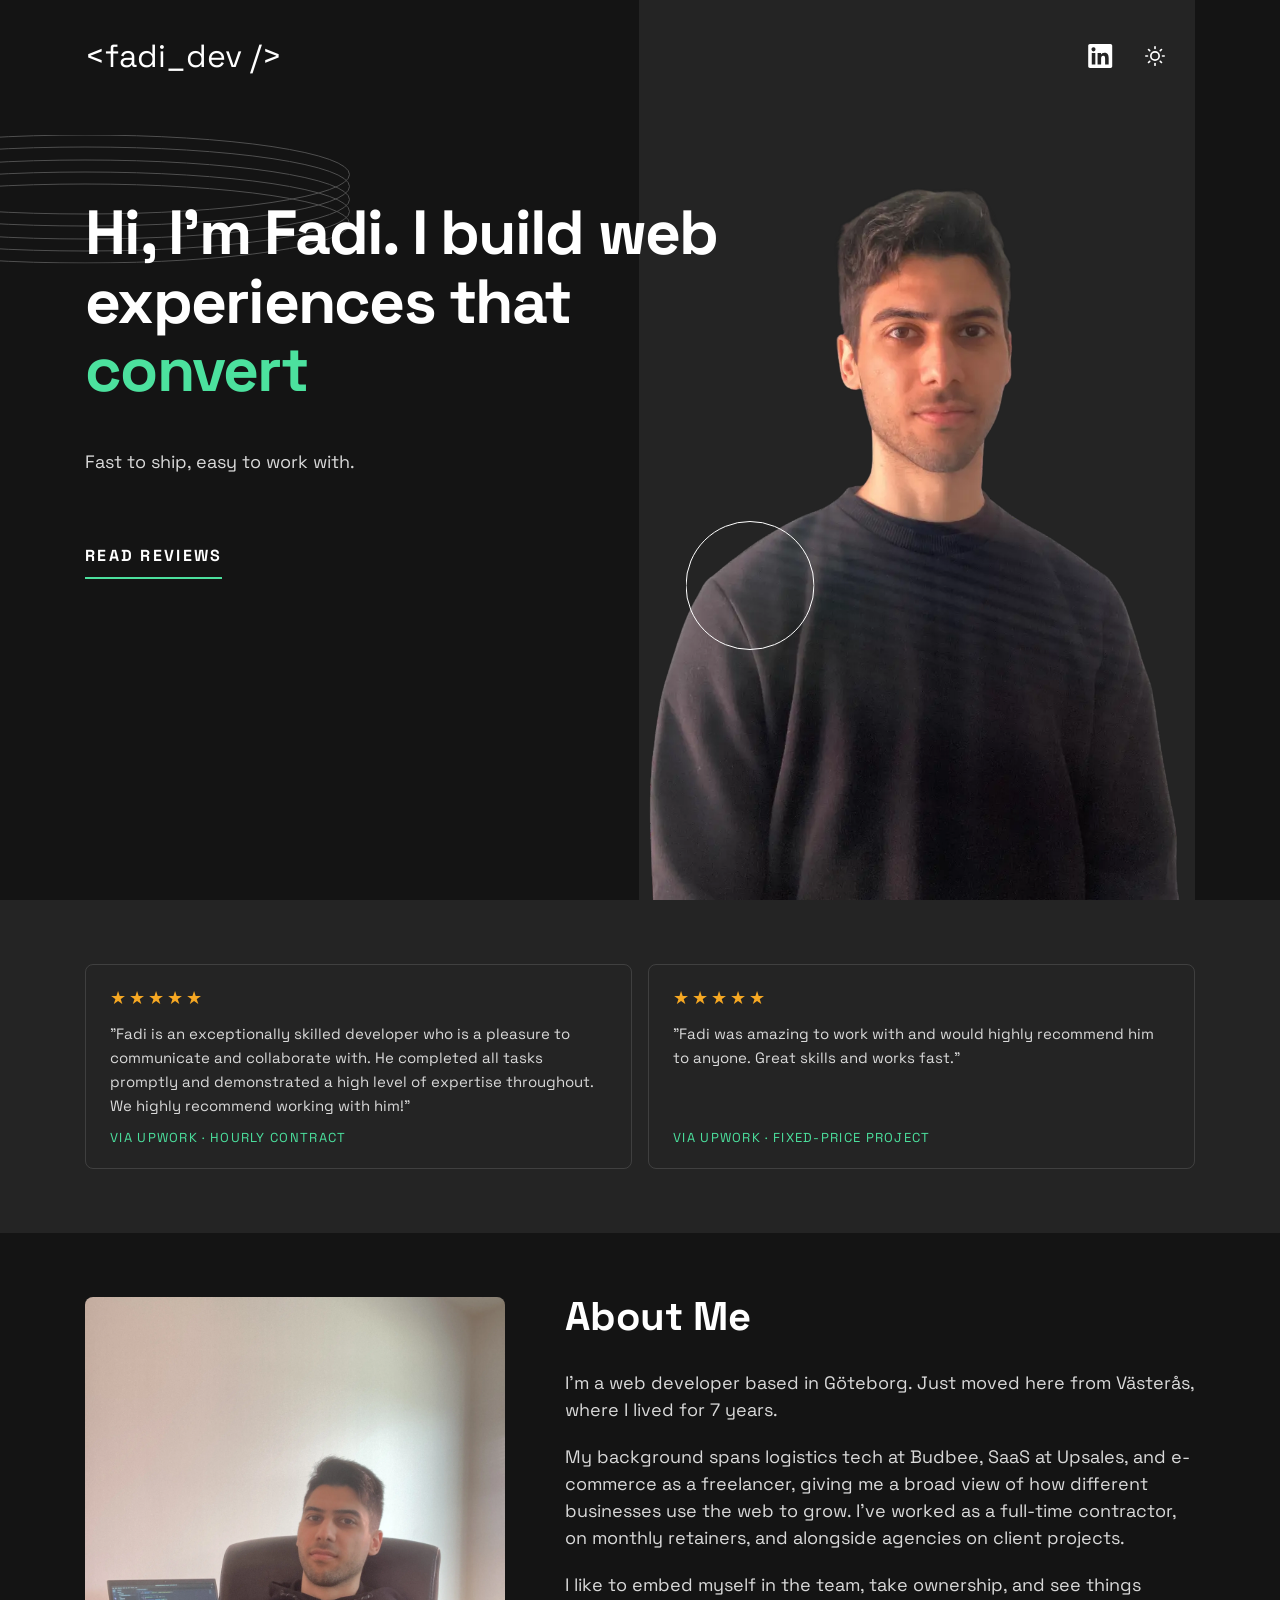
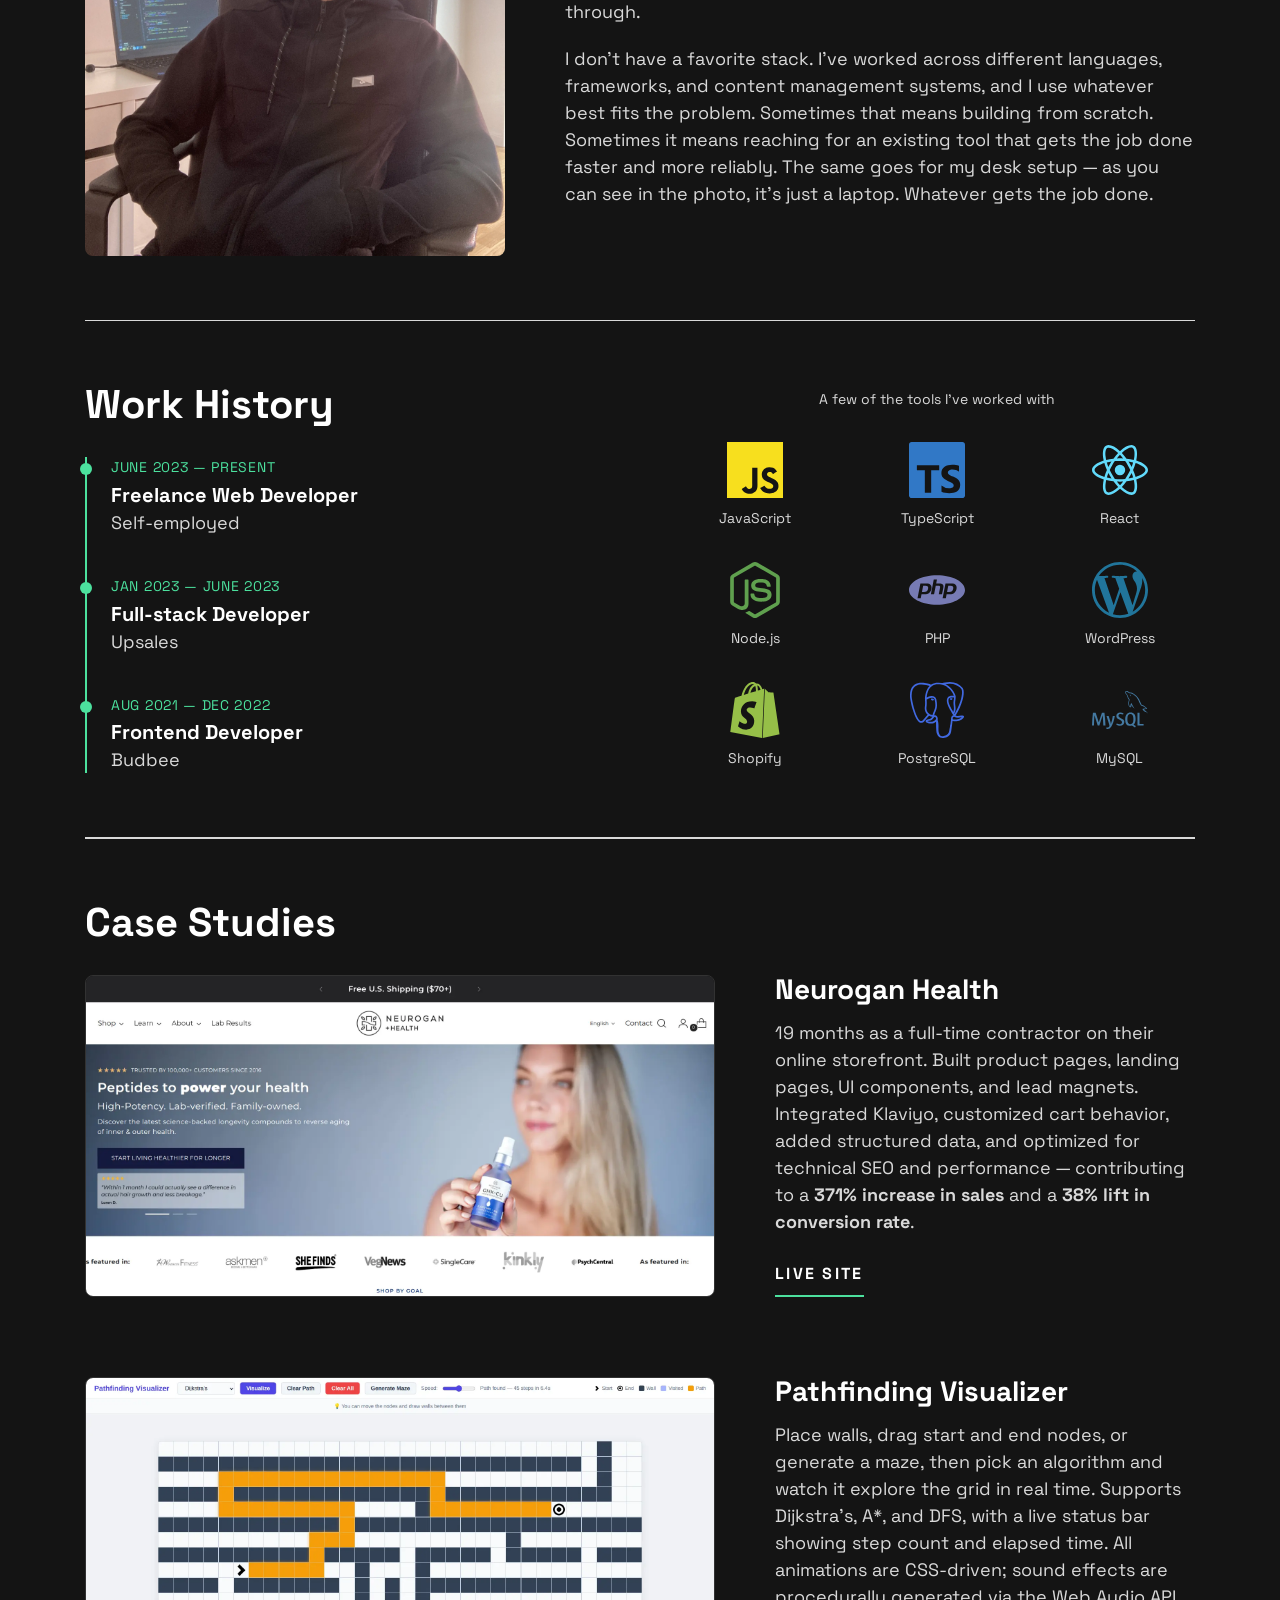
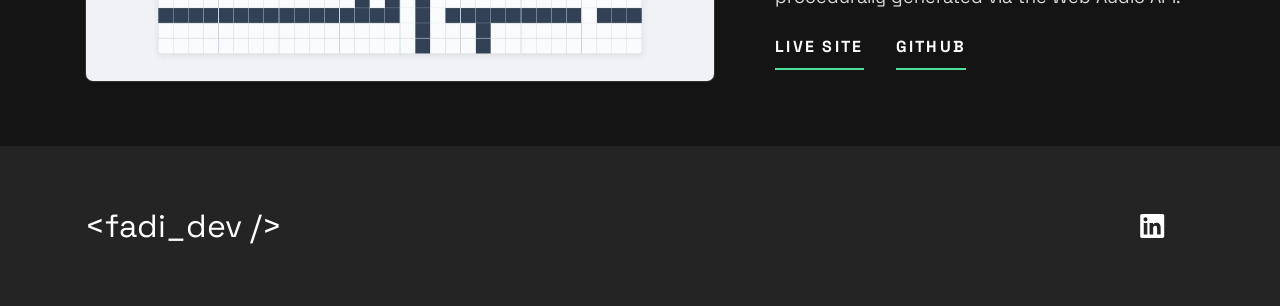
==== index.html @ c01b873a "fix hero image dimensions" ====
<!DOCTYPE html>
<html lang="en">
  <head>
    <meta charset="UTF-8">
    <meta name="viewport" content="width=device-width, initial-scale=1.0">
    <link rel="preconnect" href="https://fonts.googleapis.com">
    <link rel="preconnect" href="https://fonts.gstatic.com" crossorigin>
    <link
      href="https://fonts.googleapis.com/css2?family=Space+Grotesk:wght@500;700&display=swap"
      rel="stylesheet"
    >
    <link rel="icon" type="image/x-icon" href="./assets/favicon.ico">
    <link rel="icon" type="image/png" sizes="16x16" href="./assets/favicon-16x16.png">
    <link rel="icon" type="image/png" sizes="32x32" href="./assets/favicon-32x32.png">
    <link rel="stylesheet" href="./style.css">
    <title>Fadi Yousif</title>
    <script>(function(){var t=localStorage.getItem('theme')||'dark';document.documentElement.setAttribute('data-theme',t);})();</script>
  </head>
  <body>
    <header class="header">
      <h2 class="visually-hidden">Header</h2>
      <div class="wrapper">
        <nav class="header__nav">
          <h2 class="visually-hidden">Navigation</h2>
          <a href="" class="header__home">
            &lt;fadi_dev /&gt;
            <span class="visually-hidden">(to home page)</span>
          </a>
          <a
            href="https://www.linkedin.com/in/fadi-yousif1/"
            target="_blank"
            class="header__social"
          >
            <svg
              xmlns="http://www.w3.org/2000/svg"
              width="25"
              height="24"
              aria-labelledby="socialLinkedIn"
              role="img"
            >
              <title id="socialLinkedIn">LinkedIn</title>
              <path
                fill="#FFF"
                fill-rule="evenodd"
                d="M5.551 3.304c-1.14 0-2.067.926-2.067 2.064 0 1.14.928 2.066 2.067 2.066a2.066 2.066 0 0 0 0-4.13ZM3.767 8.998v11.453h3.562L7.33 8.998H3.767Zm5.798 0V20.45l3.554.002.002-5.668c0-1.454.253-2.941 2.132-2.941 1.851 0 1.851 1.755 1.851 3.036v5.571l3.559-.001v-6.28c0-2.834-.517-5.457-4.27-5.457-1.763 0-2.916.997-3.368 1.85h-.05V8.997h-3.41ZM22.435 24H1.982c-.976 0-1.77-.777-1.77-1.732V1.731C.212.776 1.006 0 1.982 0h20.453c.98 0 1.777.776 1.777 1.73v20.538c0 .955-.797 1.732-1.777 1.732Z"
              />
            </svg>
          </a>
          <button id="theme-toggle" class="theme-toggle" aria-label="Toggle theme">
            <svg class="icon-sun" xmlns="http://www.w3.org/2000/svg" width="20" height="20" viewBox="0 0 24 24" fill="none" stroke="currentColor" stroke-width="2" stroke-linecap="round" stroke-linejoin="round" aria-hidden="true">
              <circle cx="12" cy="12" r="5"/>
              <line x1="12" y1="1" x2="12" y2="3"/><line x1="12" y1="21" x2="12" y2="23"/>
              <line x1="4.22" y1="4.22" x2="5.64" y2="5.64"/><line x1="18.36" y1="18.36" x2="19.78" y2="19.78"/>
              <line x1="1" y1="12" x2="3" y2="12"/><line x1="21" y1="12" x2="23" y2="12"/>
              <line x1="4.22" y1="19.78" x2="5.64" y2="18.36"/><line x1="18.36" y1="5.64" x2="19.78" y2="4.22"/>
            </svg>
            <svg class="icon-moon" xmlns="http://www.w3.org/2000/svg" width="20" height="20" viewBox="0 0 24 24" fill="none" stroke="currentColor" stroke-width="2" stroke-linecap="round" stroke-linejoin="round" aria-hidden="true">
              <path d="M21 12.79A9 9 0 1 1 11.21 3 7 7 0 0 0 21 12.79z"/>
            </svg>
          </button>
        </nav>
      </div>
    </header>

    <main id="main">
      <section class="hero">
        <div class="wrapper hero__wrapper">
          <div class="hero__content">
            <picture>
              <source srcset="./assets/image-profile-transparent.webp" type="image/webp">
              <img
                class="hero__image"
                src="./assets/image-profile-transparent.png"
                alt="picture of Fadi"
                width="890"
                height="1440"
                draggable="false"
              />
            </picture>
            <img
              class="hero__rings"
              src="./assets/pattern-rings.svg"
              alt=""
              width="530"
              height="129"
            />
            <img
              class="hero__circle"
              src="./assets/pattern-circle.svg"
              alt=""
              width="129"
              height="129"
            />
            <div class="hero__text">
              <h1 class="hero__headline header-xl">
                Hi, I'm Fadi. I build web experiences that <span>convert</span>
              </h1>
              <p class="hero__description">
                Fast to ship, easy to work with.
              </p>
              <div>
                <a href="#testimonials" class="hero__contact underline">Read reviews</a>
              </div>
            </div>
          </div>
        </div>
      </section>

      <section class="testimonials" id="testimonials">
        <div class="hero__testimonials-bg">
          <div class="wrapper hero__testimonials section-padding">
            <div class="hero__testimonial">
              <div class="hero__stars" aria-label="5 out of 5 stars">★★★★★</div>
              <blockquote class="hero__quote">
                "Fadi is an exceptionally skilled developer who is a pleasure to communicate and collaborate with. He completed all tasks promptly and demonstrated a high level of expertise throughout. We highly recommend working with him!"
              </blockquote>
              <p class="hero__testimonial-source">via Upwork &middot; Hourly contract</p>
            </div>
            <div class="hero__testimonial">
              <div class="hero__stars" aria-label="5 out of 5 stars">★★★★★</div>
              <blockquote class="hero__quote">
                "Fadi was amazing to work with and would highly recommend him to anyone. Great skills and works fast."
              </blockquote>
              <p class="hero__testimonial-source">via Upwork &middot; Fixed-price project</p>
            </div>
          </div>
        </div>
      </section>

      <section class="about">
        <div class="wrapper section-padding bottom-border">
          <div class="about__content">
            <picture>
              <source srcset="./assets/image-at-desk.webp" type="image/webp">
              <img
                class="about__image"
                src="./assets/image-at-desk.jpg"
                alt="Fadi sitting at his desk"
                width="2320"
                height="3088"
                draggable="false"
                loading="lazy"
              />
            </picture>
            <div class="about__text">
              <h2 class="about__headline">About Me</h2>
              <p>
                I'm a web developer based in Göteborg. Just moved here from Västerås, where I lived for 7 years.
              </p>
              <p>
                My background spans logistics tech at Budbee, SaaS at Upsales, and e-commerce as a freelancer, giving me a broad view of how different businesses use the web to grow. I've worked as a full-time contractor, on monthly retainers, and alongside agencies on client projects.
              </p>
              <p>
                I like to embed myself in the team, take ownership, and see things through.
              </p>
              <p>
                I don't have a favorite stack. I've worked across different languages, frameworks, and content management systems, and I use whatever best fits the problem. Sometimes that means building from scratch. Sometimes it means reaching for an existing tool that gets the job done faster and more reliably. The same goes for my desk setup — as you can see in the photo, it's just a laptop. Whatever gets the job done.
              </p>
            </div>
          </div>
        </div>
      </section>

      <section class="timeline">
        <div class="wrapper section-padding bottom-border">
          <div class="timeline__inner">
            <div>
              <h2 class="timeline__headline">Work History</h2>
              <ol class="timeline__list">
                <li class="timeline__item">
                  <span class="timeline__date">June 2023 — Present</span>
                  <h3 class="timeline__role">Freelance Web Developer</h3>
                  <p class="timeline__company">Self-employed</p>
                </li>
                <li class="timeline__item">
                  <span class="timeline__date">Jan 2023 — June 2023</span>
                  <h3 class="timeline__role">Full-stack Developer</h3>
                  <p class="timeline__company">Upsales</p>
                </li>
                <li class="timeline__item">
                  <span class="timeline__date">Aug 2021 — Dec 2022</span>
                  <h3 class="timeline__role">Frontend Developer</h3>
                  <p class="timeline__company">Budbee</p>
                </li>
              </ol>
            </div>
            <div class="tech-stack">
              <ul class="tech-stack__list">
                <li class="tech-stack__label">A few of the tools I've worked with</li>
                <li class="tech-stack__item">
                  <img src="./assets/logos/javascript.svg" alt="JavaScript" width="56" height="56" draggable="false" />
                  <span>JavaScript</span>
                </li>
                <li class="tech-stack__item">
                  <img src="./assets/logos/typescript.svg" alt="TypeScript" width="56" height="56" draggable="false" />
                  <span>TypeScript</span>
                </li>
                <li class="tech-stack__item">
                  <img src="./assets/logos/react.svg" alt="React" width="56" height="56" draggable="false" />
                  <span>React</span>
                </li>
                <li class="tech-stack__item">
                  <img src="./assets/logos/node.svg" alt="Node.js" width="56" height="56" draggable="false" />
                  <span>Node.js</span>
                </li>
                <li class="tech-stack__item">
                  <img src="./assets/logos/php.svg" alt="PHP" width="56" height="56" draggable="false" />
                  <span>PHP</span>
                </li>
                <li class="tech-stack__item">
                  <img src="./assets/logos/wordpress.svg" alt="WordPress" width="56" height="56" draggable="false" />
                  <span>WordPress</span>
                </li>
                <li class="tech-stack__item">
                  <img src="./assets/logos/shopify.svg" alt="Shopify" width="56" height="56" draggable="false" />
                  <span>Shopify</span>
                </li>
                <li class="tech-stack__item">
                  <img src="./assets/logos/postgresql.svg" alt="PostgreSQL" width="56" height="56" draggable="false" />
                  <span>PostgreSQL</span>
                </li>
                <li class="tech-stack__item">
                  <img src="./assets/logos/mysql.svg" alt="MySQL" width="56" height="56" draggable="false" />
                  <span>MySQL</span>
                </li>
              </ul>
            </div>
          </div>
        </div>
      </section>

      <section
        class="case-studies wrapper section-padding top-border"
        id="case-studies"
      >
        <h2 class="case-studies__headline">Case Studies</h2>
        <div class="case-study__item">
          <picture>
            <source srcset="./assets/neuroganhealth.webp" type="image/webp">
            <img
              class="case-study__image"
              src="./assets/neuroganhealth.png"
              alt="Neurogan Health storefront"
              width="1920"
              height="924"
              draggable="false"
              loading="lazy"
            />
          </picture>
          <div class="case-study__info">
            <h3 class="case-study__name">Neurogan Health</h3>
            <p class="case-study__description">
              19 months as a full-time contractor on their online storefront. Built product pages, landing pages, UI components, and lead magnets. Integrated Klaviyo, customized cart behavior, added structured data, and optimized for technical SEO and performance — contributing to a <strong>371% increase in sales</strong> and a <strong>38% lift in conversion rate</strong>.
            </p>
            <a href="https://neuroganhealth.com" target="_blank" class="underline">Live Site</a>
          </div>
        </div>
        <div class="case-study__item">
          <picture>
            <source srcset="./assets/pathfinding-visualizer.webp" type="image/webp">
            <img
              class="case-study__image"
              src="./assets/pathfinding-visualizer.png"
              alt="Pathfinding Visualizer app"
              width="1920"
              height="924"
              draggable="false"
              loading="lazy"
            />
          </picture>
          <div class="case-study__info">
            <h3 class="case-study__name">Pathfinding Visualizer</h3>
            <p class="case-study__description">
              Place walls, drag start and end nodes, or generate a maze, then pick an algorithm and watch it explore the grid in real time. Supports Dijkstra's, A*, and DFS, with a live status bar showing step count and elapsed time. All animations are CSS-driven; sound effects are procedurally generated via the Web Audio API.
            </p>
            <div class="case-study__links">
              <a href="https://fadiyousif.github.io/pathfinding-visualizer" class="underline" target="_blank">Live Site</a>
              <a href="https://github.com/fadiyousif/pathfinding-visualizer" class="underline" target="_blank">GitHub</a>
            </div>
          </div>
        </div>
      </section>
    </main>

    <footer class="footer bg-less-dark">
      <h2 class="visually-hidden">Footer</h2>
      <div class="wrapper">
        <nav class="header__nav">
          <h2 class="visually-hidden">Navigation</h2>
          <a href="" class="header__home">
            &lt;fadi_dev /&gt;
            <span class="visually-hidden">(to home page)</span>
          </a>
          <a
            href="https://www.linkedin.com/in/fadi-yousif1"
            target="_blank"
            class="header__social"
          >
            <svg
              xmlns="http://www.w3.org/2000/svg"
              width="25"
              height="24"
              aria-labelledby="footerSocialLinkedIn"
              role="img"
            >
              <title id="footerSocialLinkedIn">LinkedIn</title>
              <path
                fill="#FFF"
                fill-rule="evenodd"
                d="M5.551 3.304c-1.14 0-2.067.926-2.067 2.064 0 1.14.928 2.066 2.067 2.066a2.066 2.066 0 0 0 0-4.13ZM3.767 8.998v11.453h3.562L7.33 8.998H3.767Zm5.798 0V20.45l3.554.002.002-5.668c0-1.454.253-2.941 2.132-2.941 1.851 0 1.851 1.755 1.851 3.036v5.571l3.559-.001v-6.28c0-2.834-.517-5.457-4.27-5.457-1.763 0-2.916.997-3.368 1.85h-.05V8.997h-3.41ZM22.435 24H1.982c-.976 0-1.77-.777-1.77-1.732V1.731C.212.776 1.006 0 1.982 0h20.453c.98 0 1.777.776 1.777 1.73v20.538c0 .955-.797 1.732-1.777 1.732Z"
              />
            </svg>
          </a>
        </nav>
      </div>
    </footer>
  <script>
    document.getElementById('theme-toggle').addEventListener('click', function() {
      var html = document.documentElement;
      var next = html.getAttribute('data-theme') === 'dark' ? 'light' : 'dark';
      html.setAttribute('data-theme', next);
      localStorage.setItem('theme', next);
    });
  </script>
  </body>
</html>
---- style.css ----
/* GLOBAL */

:root {
  --bg-body: hsl(0, 0%, 8%);
  --bg-body2: hsl(0, 0%, 14%);
  --accent: hsl(153, 71%, 59%);
  --text1: hsl(0, 0%, 100%);
  --text2: hsl(0, 0%, 85%);
  --invalid: hsl(7, 100%, 68%);
  --color-star: hsl(38, 92%, 55%);
  --border-subtle: hsla(0, 0%, 85%, 0.15);
  --fs-18: 1.125rem;
  --fs-sm: 0.875rem;
  --fs-section-headline: 2.5rem;
  --radius: 8px;
  --container: 69.375rem;
  --transition: 250ms ease-in-out;
}

[data-theme="light"] {
  --bg-body: hsl(0, 0%, 97%);
  --bg-body2: hsl(0, 0%, 91%);
  --accent: hsl(153, 65%, 28%);
  --text1: hsl(0, 0%, 8%);
  --text2: hsl(0, 0%, 30%);
  --border-subtle: hsla(0, 0%, 15%, 0.15);
}

[data-theme="dark"] .icon-moon,
[data-theme="light"] .icon-sun {
  display: none;
}

[data-theme="light"] .header__social > svg > path,
[data-theme="light"] footer .header__social > svg > path {
  fill: var(--text1);
}

[data-theme="light"] .hero__rings {
  filter: brightness(0);
  opacity: 0.5;
}

[data-theme="light"] .hero__circle {
  filter: brightness(0);
  opacity: 0.25;
}

.hero__image {
  background-color: var(--bg-body2);
}

html,
body {
  overflow-x: hidden;
}

html {
  box-sizing: border-box;
  font-size: 100%;
  scroll-behavior: smooth;
}

*,
*::before,
*::after {
  box-sizing: inherit;
  margin: 0;
}

body,
input,
textarea,
button {
  font-family: "Space Grotesk", sans-serif;
}

body {
  margin: 0;
  background-color: var(--bg-body);
  color: var(--text1);
  font-size: var(--fs-18);
  line-height: 1.56;
}

.bg-less-dark {
  background-color: var(--bg-body2);
}

h1,
h2,
h3 {
  line-height: 1;
}

.header-xl {
  font-size: clamp(2rem, 6vw, 3.9rem);
  letter-spacing: -0.028em;
  line-height: 1.1;
}

p {
  font-size: clamp(1rem, 0.79rem + 0.89vw, 1.125rem);
  line-height: 1.5;
  color: var(--text2);
}

a {
  transition: color var(--transition);
}

a:focus-visible,
input:focus-visible,
textarea:focus-visible {
  outline: 2px dashed var(--accent);
  outline-offset: 2px;
}

input:invalid,
textarea:invalid {
  outline-color: var(--invalid);
}

a.underline,
button {
  display: inline-block;
  padding-bottom: 0.625rem;
  font-size: 1rem;
  line-height: 1.625;
  letter-spacing: 0.143em;
  font-weight: 700;
  text-transform: uppercase;
  color: var(--text1);
  text-decoration: none;
  background-image: linear-gradient(
    to right,
    var(--accent) 75%,
    var(--accent) 75%
  );
  background-position: 0 2.1em;
  background-repeat: repeat-x;
  background-size: 8px 2px;
}

a:hover {
  color: var(--accent);
}

img,
svg {
  display: block;
}

.visually-hidden {
  position: absolute;
  left: -10000px;
  top: auto;
  width: 1px;
  height: 1px;
  overflow: hidden;
}

.wrapper {
  width: calc(100% - 2rem);
  max-width: var(--container);
  margin-inline: auto;
}

/* 600px */
@media (min-width: 37.5em) {
  .wrapper {
    width: calc(100% - 3.75rem);
  }
}

/* UTILITY */

.bottom-border {
  border-bottom: 1px solid var(--text2);
}

.top-border {
  border-top: 1px solid var(--text2);
}

.section-padding {
  padding-block: 32px;
}

@media (min-width: 37.5em) {
  .section-padding {
    padding-block: 48px;
  }
}

@media (min-width: 62.5em) {
  .section-padding {
    padding-block: 64px;
  }
}

/* THEME TOGGLE */

.theme-toggle {
  all: unset;
  cursor: pointer;
  color: var(--text1);
  display: flex;
  align-items: center;
  transition: color var(--transition);
}

.theme-toggle:hover {
  color: var(--accent);
}

.theme-toggle svg {
  display: block;
}

/* HEADER */

.header {
  position: relative;
  z-index: 1;
  margin-block-start: 20px;
}

.header__nav {
  display: flex;
  flex-wrap: wrap;
  justify-content: center;
  text-align: center;
  gap: 20px 25px;
}

.header__home {
  font-size: 1.5rem;
  font-size: clamp(1.5rem, 1.02rem + 2.04vw, 2rem);
  line-height: 1;
  color: var(--text1);
  text-decoration: none;
  flex: 1 0 100%;
}

.header__social > svg > path {
  transition: fill var(--transition);
}

.header__social:hover > svg > path {
  fill: var(--accent);
}

@media (min-width: 37.5em) {
  .header {
    margin-block-start: 30px;
  }

  .header__nav {
    justify-content: flex-start;
    align-items: center;
    text-align: left;
    gap: 32px;
  }

  .header__home {
    flex: 0 1 auto;
    margin-inline-end: auto;
  }
}

@media (min-width: 62.5em) {
  .header {
    margin-block-start: 40px;
    margin-block-end: 127px;
  }

  .header__nav {
    padding-right: 30px;
  }
}

/*  HERO */

.hero__wrapper {
  padding-block: 56px 40px;
}

@media (min-width: 37.5em) {
  .hero__wrapper {
    padding-block: 0;
  }
}

.hero__content picture,
.hero__rings,
.hero__circle {
  display: none;
}

.hero__image {
  position: absolute;
  top: 0;
  left: 50%;
  translate: -50%;
  width: auto;
  height: 100vh;
}

.hero__rings {
  position: absolute;
  right: 50%;
  top: 130px;
  z-index: -1;
  height: auto;
}

.hero__circle {
  position: relative;
  top: 171px;
  margin-bottom: -129px;
  translate: calc(100vw - 64px - 16px);
}

.hero__text {
  position: relative;
  text-align: center;
  margin-block-start: 40px;
}

.hero__headline {
  margin-block-end: 24px;
}

.hero__headline > br {
  display: none;
}

h1 > span {
  color: var(--accent);
}

.hero__description {
  margin-block-end: 24px;
}

.hero__testimonials-bg {
  background-color: var(--bg-body2);
}

.hero__testimonials {
  display: grid;
  grid-template-columns: 1fr;
  gap: 16px;
}

@media (min-width: 37.5em) {
  .hero__testimonials {
    grid-template-columns: 1fr 1fr;
  }
}

.hero__testimonial {
  display: flex;
  flex-direction: column;
  padding: 20px 24px;
  border: 1px solid var(--border-subtle);
  border-radius: var(--radius);
}

.hero__stars {
  color: var(--color-star);
  font-size: 1.1rem;
  letter-spacing: 3px;
  margin-block-end: 10px;
}

.hero__quote {
  font-size: 0.9375rem;
  color: var(--text2);
  line-height: 1.6;
  margin: 0 0 10px;
}

.hero__testimonial-source {
  font-size: 0.8125rem;
  color: var(--accent);
  margin-top: auto;
  letter-spacing: 0.1em;
  text-transform: uppercase;
}

@media (min-width: 37.5em) {
  .hero {
    position: relative;
    margin-block-start: -62px;
  }

  .hero__content {
    display: flex;
    align-items: center;
  }

  .hero__content picture {
    display: block;
    order: 2;
  }

  .hero__rings,
  .hero__circle {
    display: block;
  }

  .hero__image {
    position: relative;
    width: 42vw;
    max-width: 445px;
    height: auto;
    left: auto;
    right: 0;
    translate: 0;
  }

  .hero__rings {
    top: 90px;
    right: auto;
    left: 0;
    translate: -50%;
  }

  .hero__circle {
    position: absolute;
    top: auto;
    right: 0;
    bottom: 190px;
    translate: 50%;
    z-index: 1;
  }

  .hero__text {
    margin-block-start: 90px;
    margin-right: -30px;
    flex: 1 0 58vw;
    text-align: left;
    z-index: 1;
  }

  .hero__headline {
    margin-block-end: 60px;
  }

  .hero__headline > br {
    display: inline-block;
  }

  .hero__description {
    margin-block-end: 34px;
  }
}

@media (min-width: 62.5em) {
  .hero {
    margin-block-start: 0;
  }

  .hero__wrapper {
    position: relative;
  }

  .hero__content {
    align-items: flex-start;
  }

  .hero__content picture {
    margin-left: -80px;
  }

  .hero__image {
    width: auto;
    height: 100vh;
    max-width: none;
    margin-block-start: -199px;
  }

  .hero__rings {
    top: 0;
    translate: -50% -50%;
  }

  .hero__circle {
    top: 322px;
    right: 445px;
  }

  .hero__text {
    margin-block-start: 0;
    margin-right: 0;
    flex: 1;
  }

  .hero__headline {
    margin-block-end: 43px;
  }

  .hero__headline > br {
    display: none;
  }

  .hero__description {
    width: 38ch;
    margin-block-end: 66px;
  }
}

/* ABOUT */


.about__content {
  display: grid;
  grid-template-columns: 1fr;
  gap: 24px;
}

@media (min-width: 37.5em) {
  .about__content {
    gap: 32px;
  }
}

.about__image {
  width: 100%;
  max-width: 360px;
  height: auto;
  border-radius: var(--radius);
}

@media (min-width: 62.5em) {
  .about__image {
    height: 100%;
    object-fit: cover;
  }
}

.about__headline {
  font-size: var(--fs-section-headline);
  margin-block-end: 32px;
}

.about__text p {
  margin-block-end: 20px;
}

.about__text p:last-child {
  margin-block-end: 0;
}

.about__text strong {
  color: var(--text1);
}

@media (min-width: 62.5em) {
  .about__content {
    grid-template-columns: 2fr 3fr;
    gap: 60px;
    align-items: stretch;
  }

  .about__image {
    max-width: none;
    margin-inline: 0;
  }
}

/* TIMELINE */


.timeline__inner {
  display: grid;
  grid-template-columns: 1fr;
  gap: 60px;
}

@media (min-width: 62.5em) {
  .timeline__inner {
    grid-template-columns: 1fr 1fr;
    gap: 80px;
    align-items: center;
  }
}

.timeline__headline {
  font-size: var(--fs-section-headline);
  margin-block-end: 32px;
}

.tech-stack__label {
  grid-column: 1 / -1;
  font-size: var(--fs-sm);
  color: var(--text2);
  text-align: center;
}

.tech-stack__list {
  list-style: none;
  padding: 0;
  display: grid;
  grid-template-columns: repeat(3, 1fr);
  gap: 32px;
}

.tech-stack__item {
  display: flex;
  flex-direction: column;
  align-items: center;
  gap: 10px;
}

.tech-stack__item span {
  font-size: var(--fs-sm);
  color: var(--text2);
  text-align: center;
}

.timeline__list {
  list-style: none;
  padding: 0;
  border-left: 2px solid var(--accent);
  display: flex;
  flex-direction: column;
  gap: 40px;
}

.timeline__item {
  padding-inline-start: 24px;
  position: relative;
}

.timeline__item::before {
  content: "";
  position: absolute;
  left: -7px;
  top: 6px;
  width: 12px;
  height: 12px;
  border-radius: 50%;
  background-color: var(--accent);
}

.timeline__date {
  font-size: var(--fs-sm);
  color: var(--accent);
  letter-spacing: 0.05em;
  text-transform: uppercase;
  display: block;
  margin-block-end: 6px;
}

.timeline__role {
  font-size: 1.25rem;
  font-weight: 700;
  margin-block-end: 4px;
}

.timeline__company {
  color: var(--text2);
  margin: 0;
}


/* PROJECTS */


.case-studies__headline {
  font-size: var(--fs-section-headline);
  margin-block-end: 32px;
}

.case-study__item {
  display: grid;
  grid-template-columns: 1fr;
  gap: 40px;
}

.case-study__item + .case-study__item {
  margin-block-start: 48px;
}

@media (min-width: 37.5em) {
  .case-study__item + .case-study__item {
    margin-block-start: 64px;
  }
}

@media (min-width: 62.5em) {
  .case-study__item + .case-study__item {
    margin-block-start: 80px;
  }
}

@media (min-width: 62.5em) {
  .case-study__item {
    grid-template-columns: 3fr 2fr;
    gap: 60px;
    align-items: stretch;
  }
}

.case-study__image {
  width: 100%;
  height: 100%;
  object-fit: cover;
  border-radius: var(--radius);
  border: 1px solid var(--border-subtle);
}

.case-study__links {
  display: flex;
  gap: 32px;
}

.case-study__name {
  font-size: 1.75rem;
  margin-block-end: 16px;
}

.case-study__description {
  margin-block-end: 24px;
}

/* footer */

footer {
  padding-block: 40px;
}

@media (min-width: 37.5em) {
  footer {
    padding-block: 48px;
  }
}

@media (min-width: 62.5em) {
  footer {
    padding-block: 64px;
  }
}
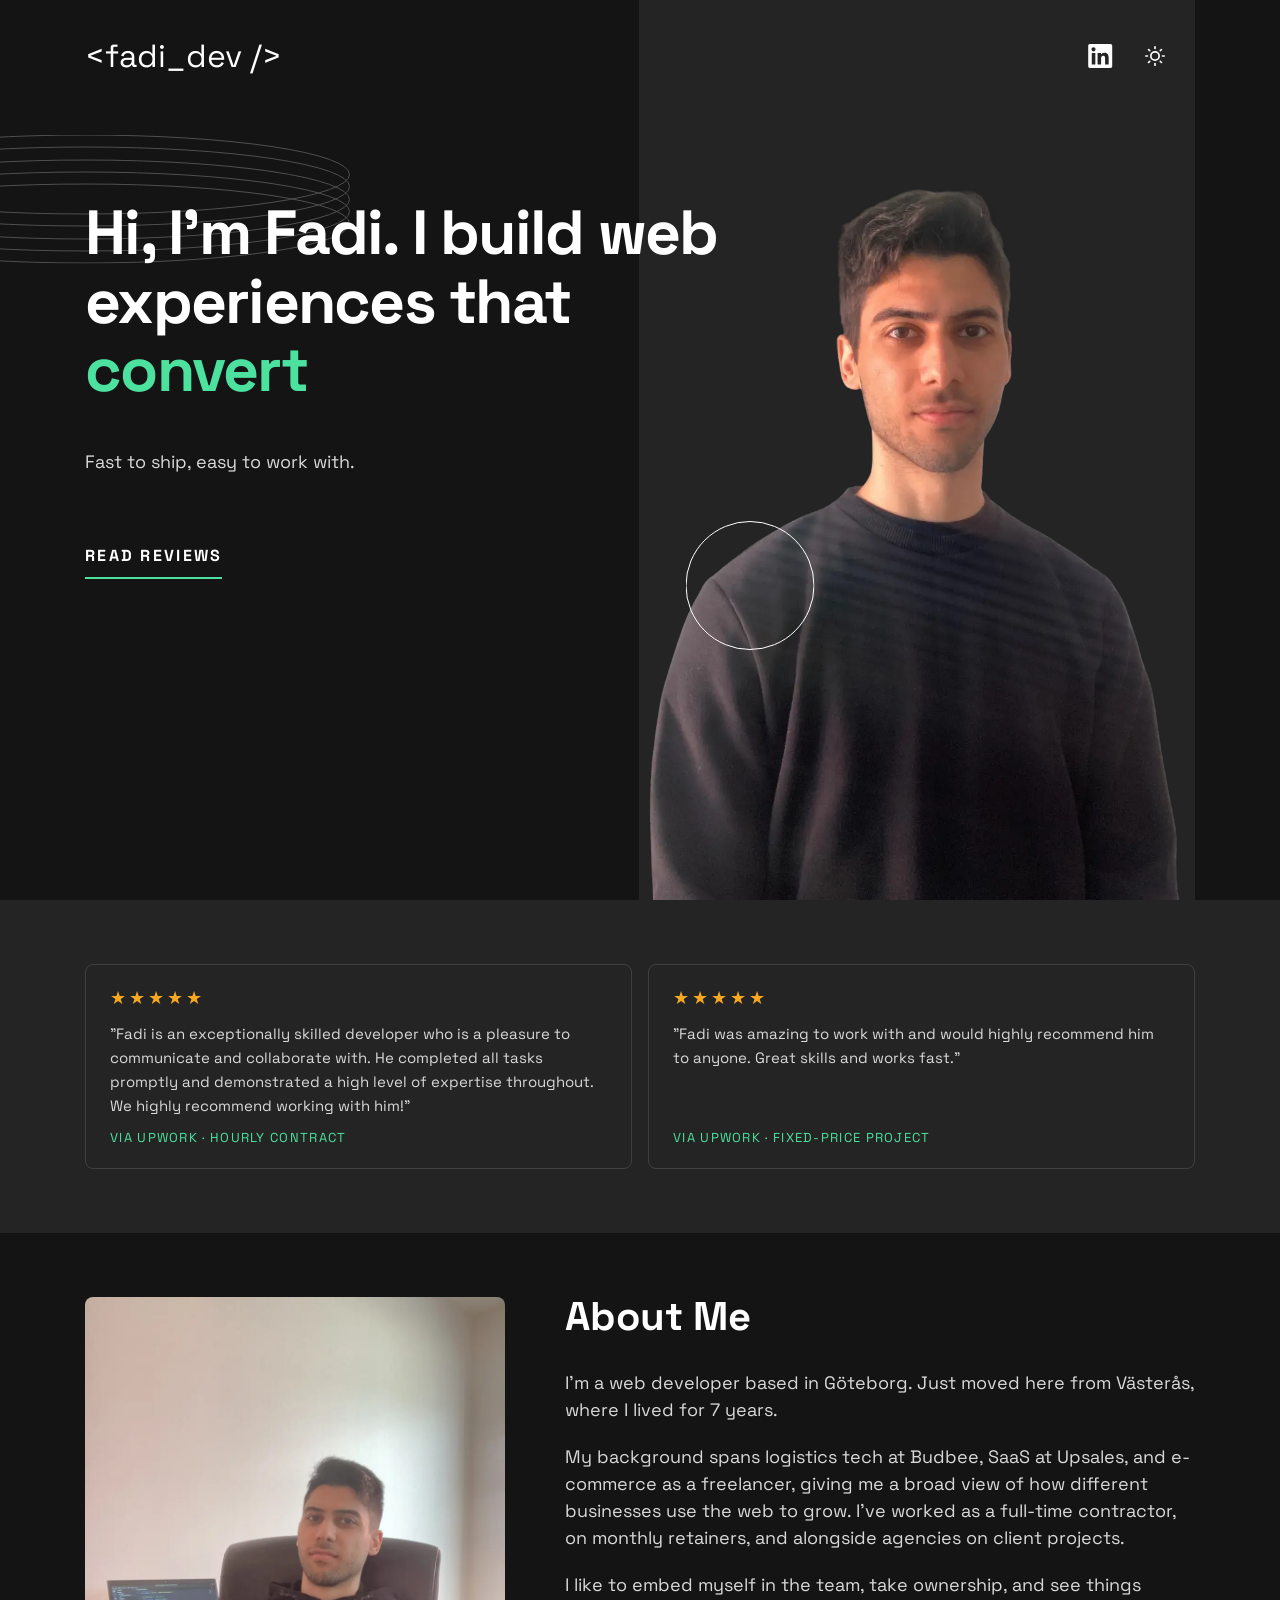
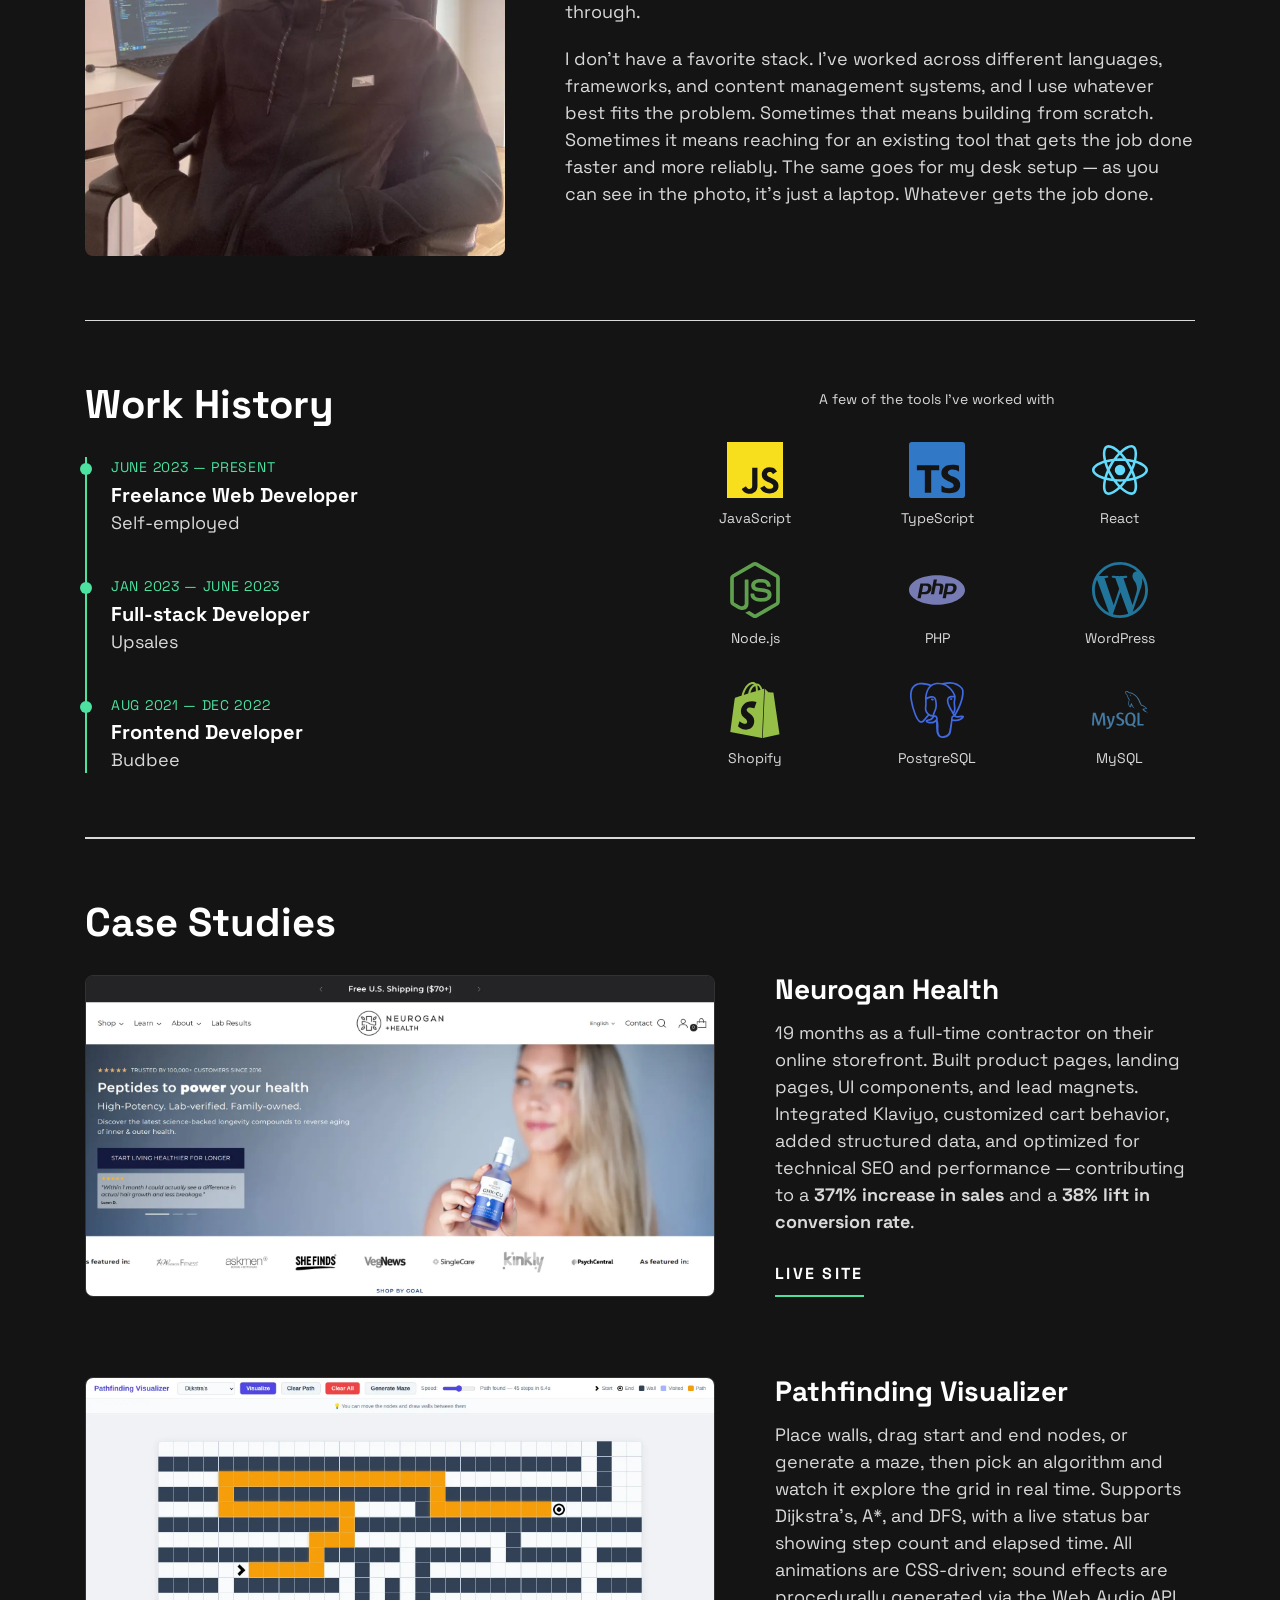
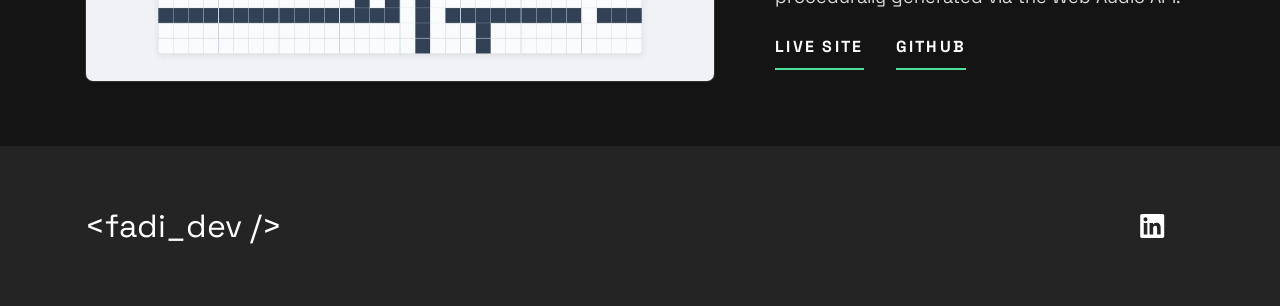
==== commit 00c8c23a: "resize about image to 900px" ====
--- a/index.html
+++ b/index.html
@@ -136,8 +136,8 @@
                 class="about__image"
                 src="./assets/image-at-desk.jpg"
                 alt="Fadi sitting at his desk"
-                width="2320"
-                height="3088"
+                width="900"
+                height="1198"
                 draggable="false"
                 loading="lazy"
               />
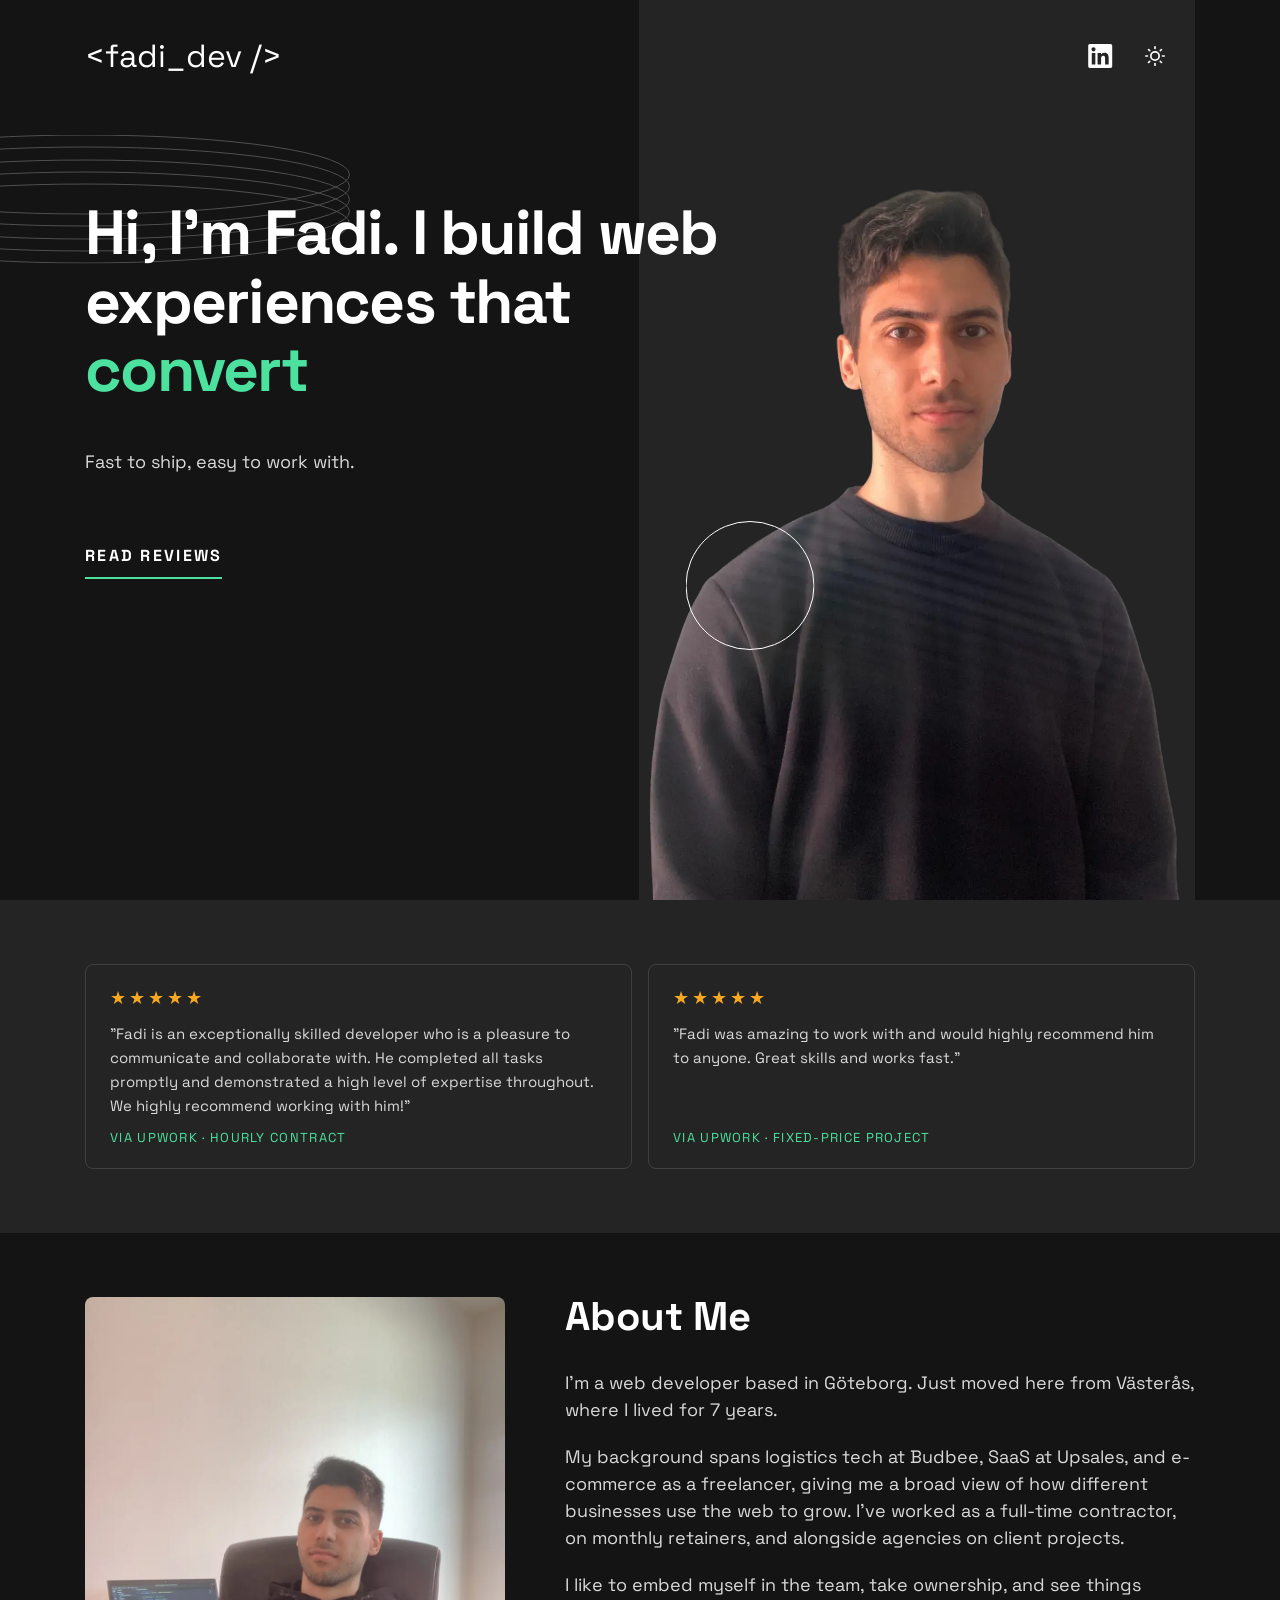
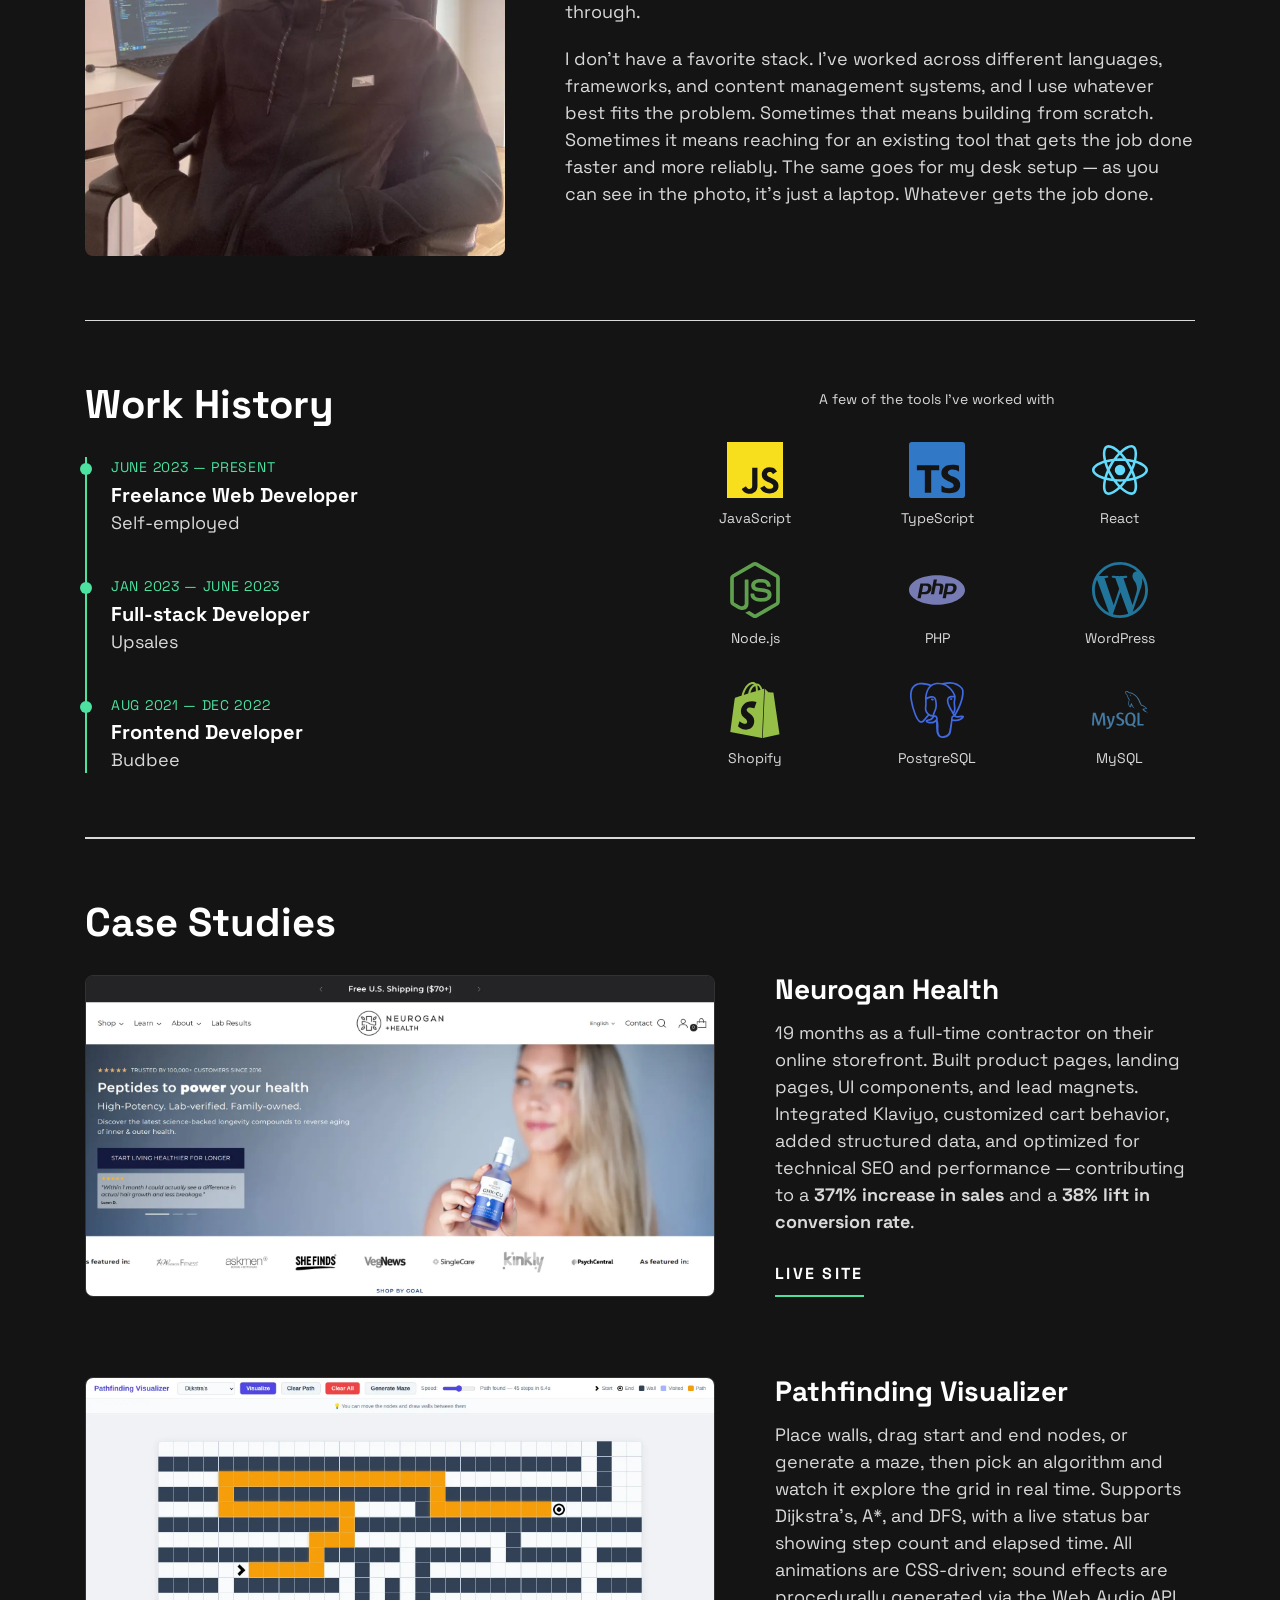
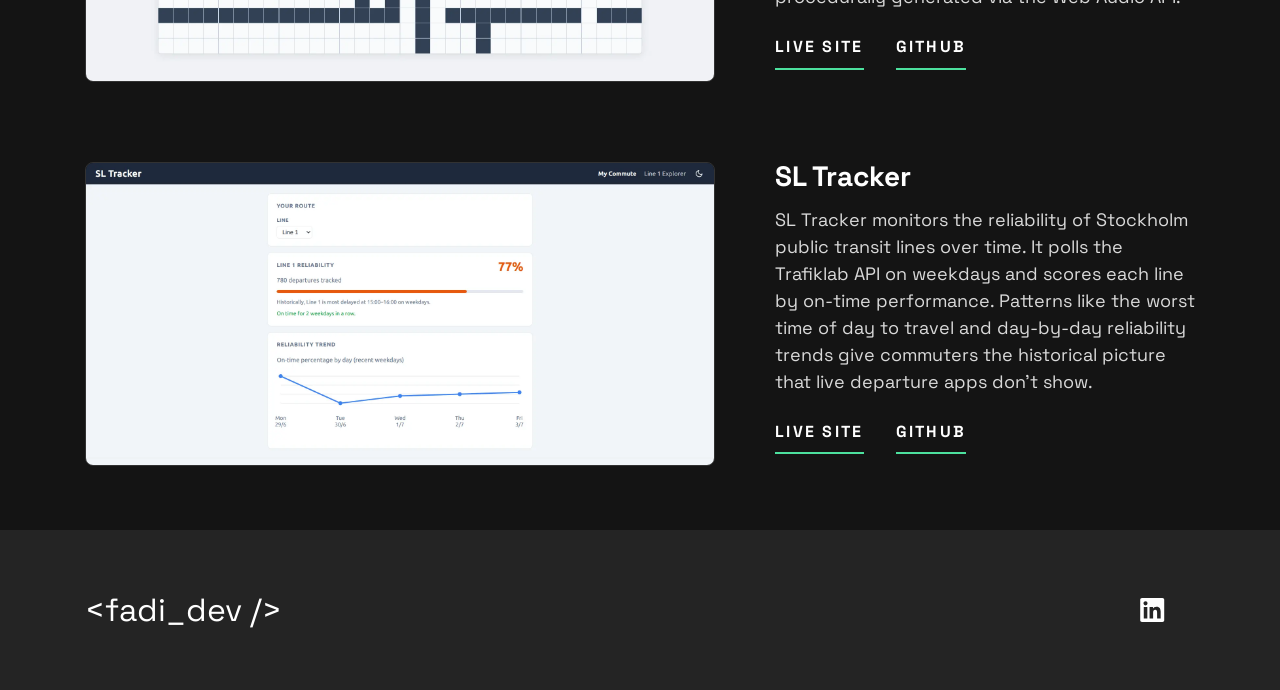
==== commit b335956b: "add SL Tracker case study" ====
--- a/index.html
+++ b/index.html
@@ -279,6 +279,28 @@
             </div>
           </div>
         </div>
+        <div class="case-study__item">
+          <picture>
+            <source srcset="./assets/sl-tracker.webp" type="image/webp">
+            <img
+              class="case-study__image"
+              src="./assets/sl-tracker.png"
+              alt="SL Tracker app"
+              draggable="false"
+              loading="lazy"
+            />
+          </picture>
+          <div class="case-study__info">
+            <h3 class="case-study__name">SL Tracker</h3>
+            <p class="case-study__description">
+              SL Tracker monitors the reliability of Stockholm public transit lines over time. It polls the Trafiklab API on weekdays and scores each line by on-time performance. Patterns like the worst time of day to travel and day-by-day reliability trends give commuters the historical picture that live departure apps don't show.
+            </p>
+            <div class="case-study__links">
+              <a href="https://sltracker.se/" target="_blank" class="underline">Live Site</a>
+              <a href="https://github.com/fadiyousif/sl-tracker" target="_blank" class="underline">GitHub</a>
+            </div>
+          </div>
+        </div>
       </section>
     </main>
 
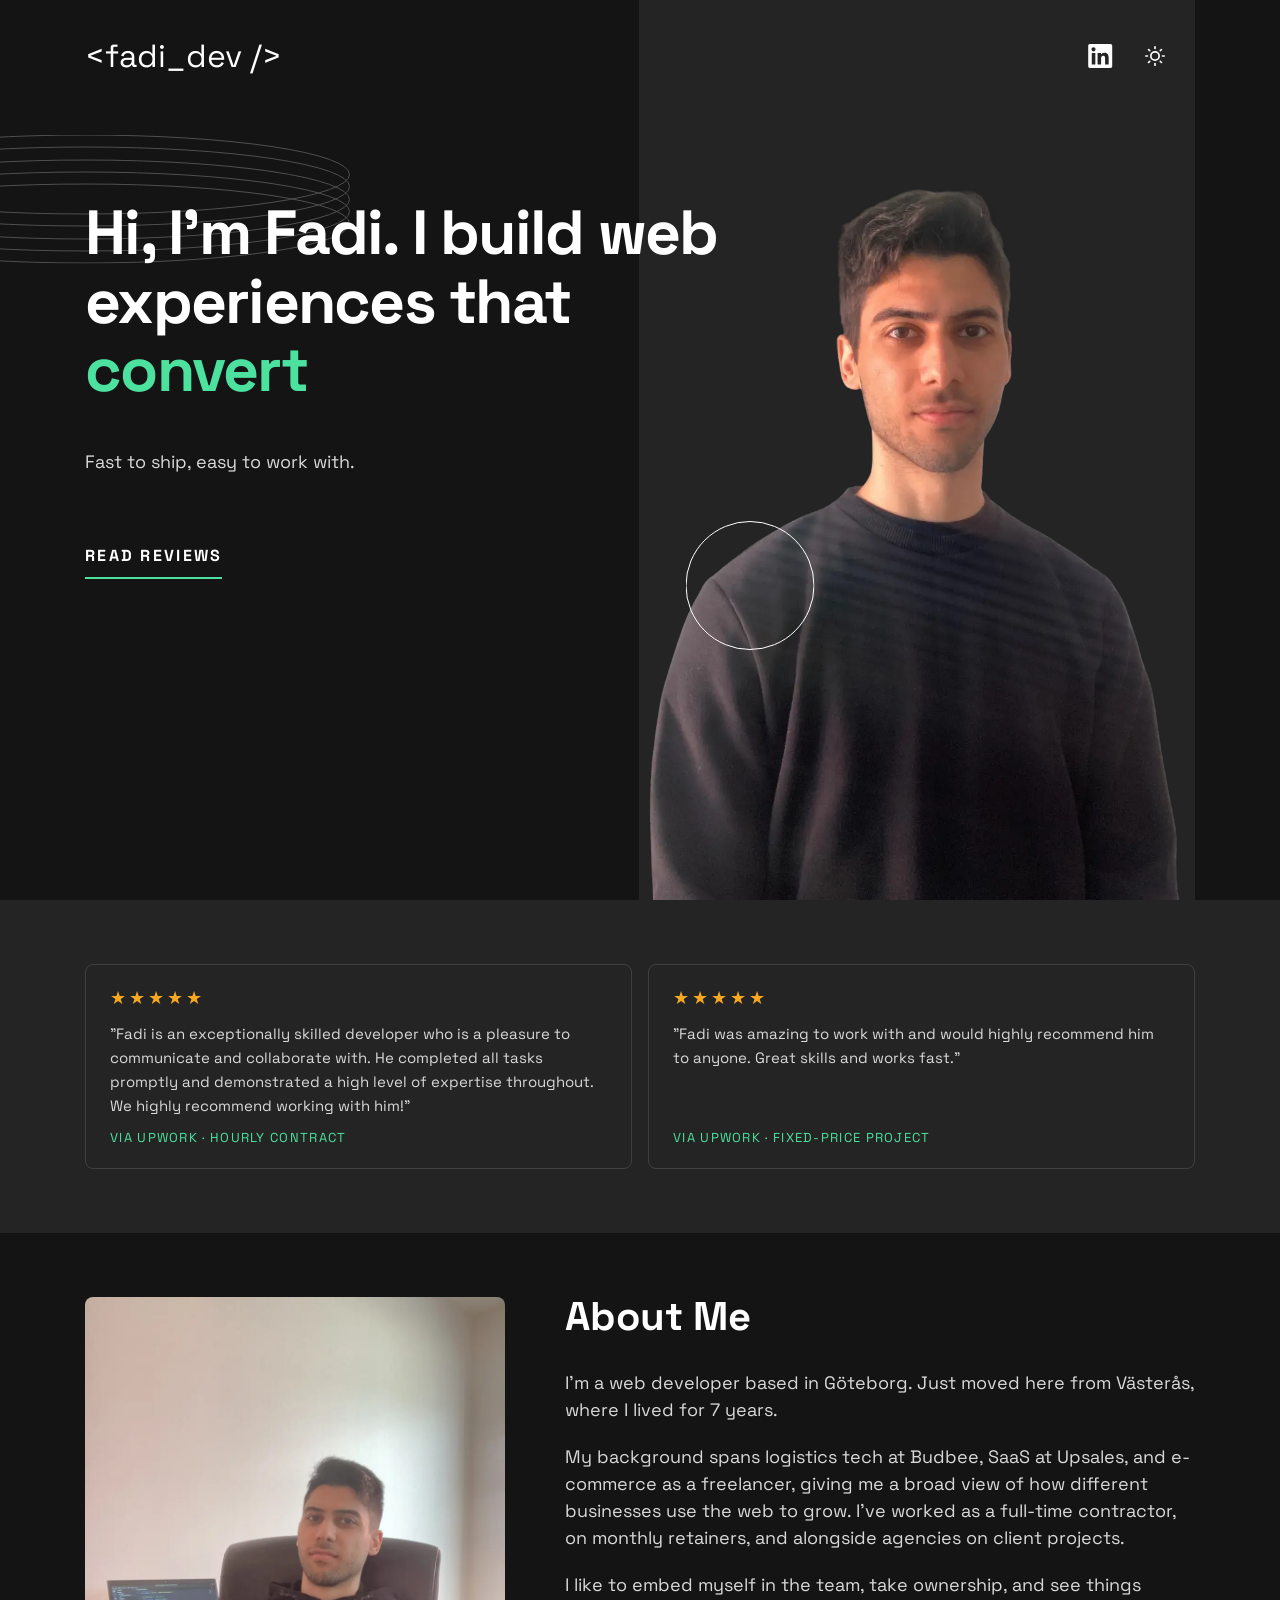
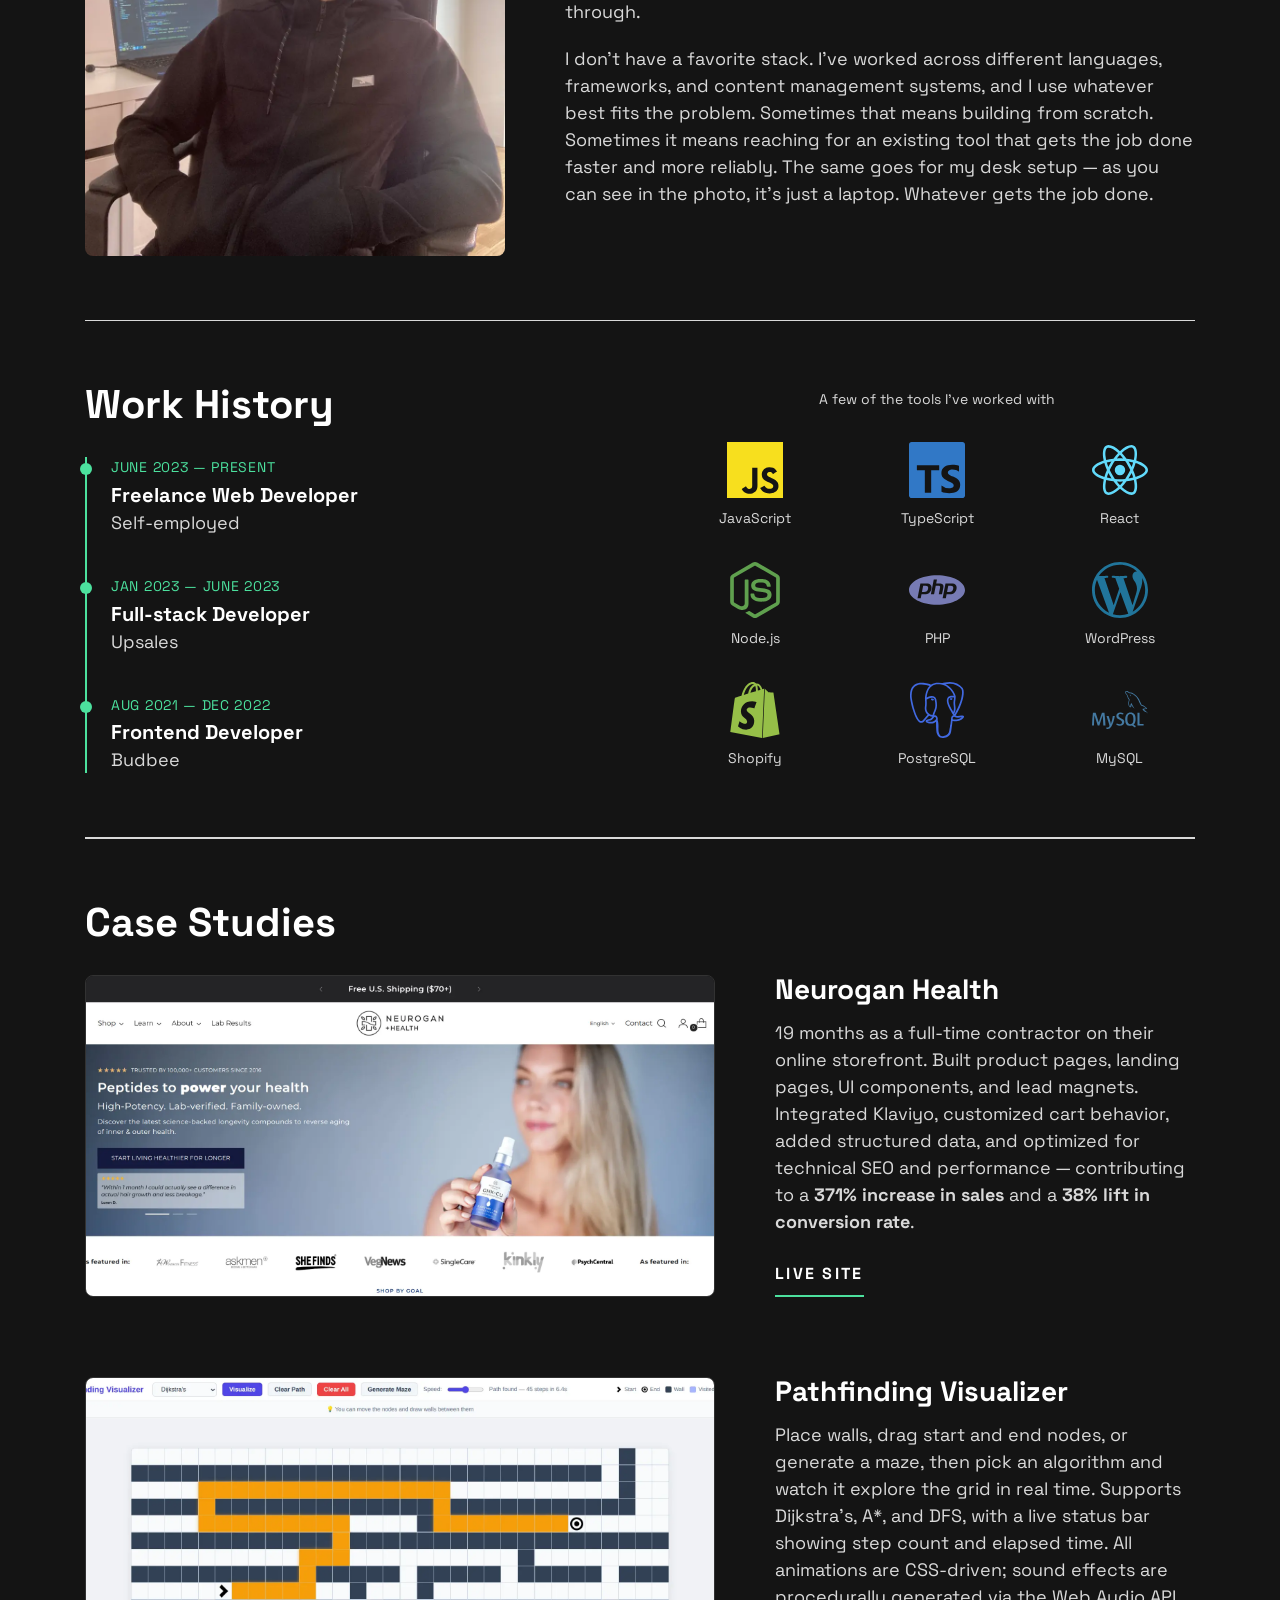
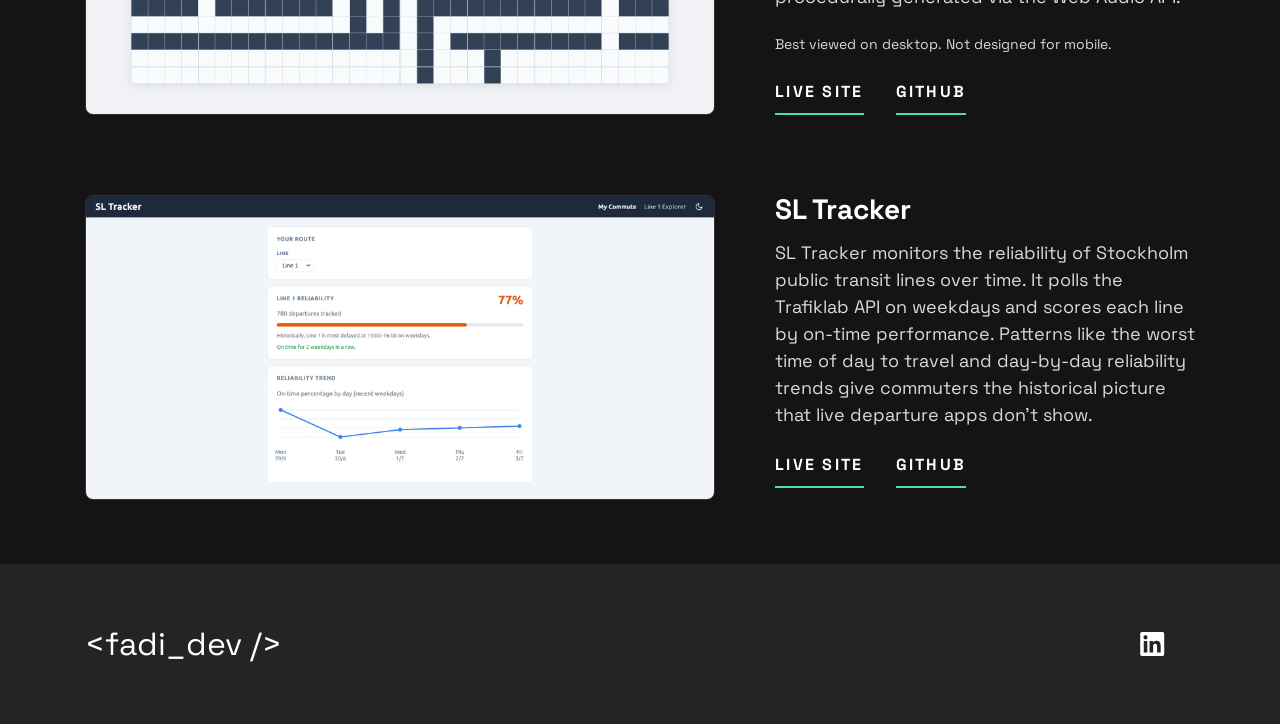
==== commit 3978f6a4: "add mobile note to pathfinding visualizer case study" ====
--- a/index.html
+++ b/index.html
@@ -273,6 +273,7 @@
             <p class="case-study__description">
               Place walls, drag start and end nodes, or generate a maze, then pick an algorithm and watch it explore the grid in real time. Supports Dijkstra's, A*, and DFS, with a live status bar showing step count and elapsed time. All animations are CSS-driven; sound effects are procedurally generated via the Web Audio API.
             </p>
+            <p class="case-study__note">Best viewed on desktop. Not designed for mobile.</p>
             <div class="case-study__links">
               <a href="https://fadiyousif.github.io/pathfinding-visualizer" class="underline" target="_blank">Live Site</a>
               <a href="https://github.com/fadiyousif/pathfinding-visualizer" class="underline" target="_blank">GitHub</a>
--- a/style.css
+++ b/style.css
@@ -727,6 +727,12 @@
   margin-block-end: 24px;
 }
 
+.case-study__note {
+  font-size: 0.875rem;
+  color: var(--text2);
+  margin-block-end: 24px;
+}
+
 /* footer */
 
 footer {
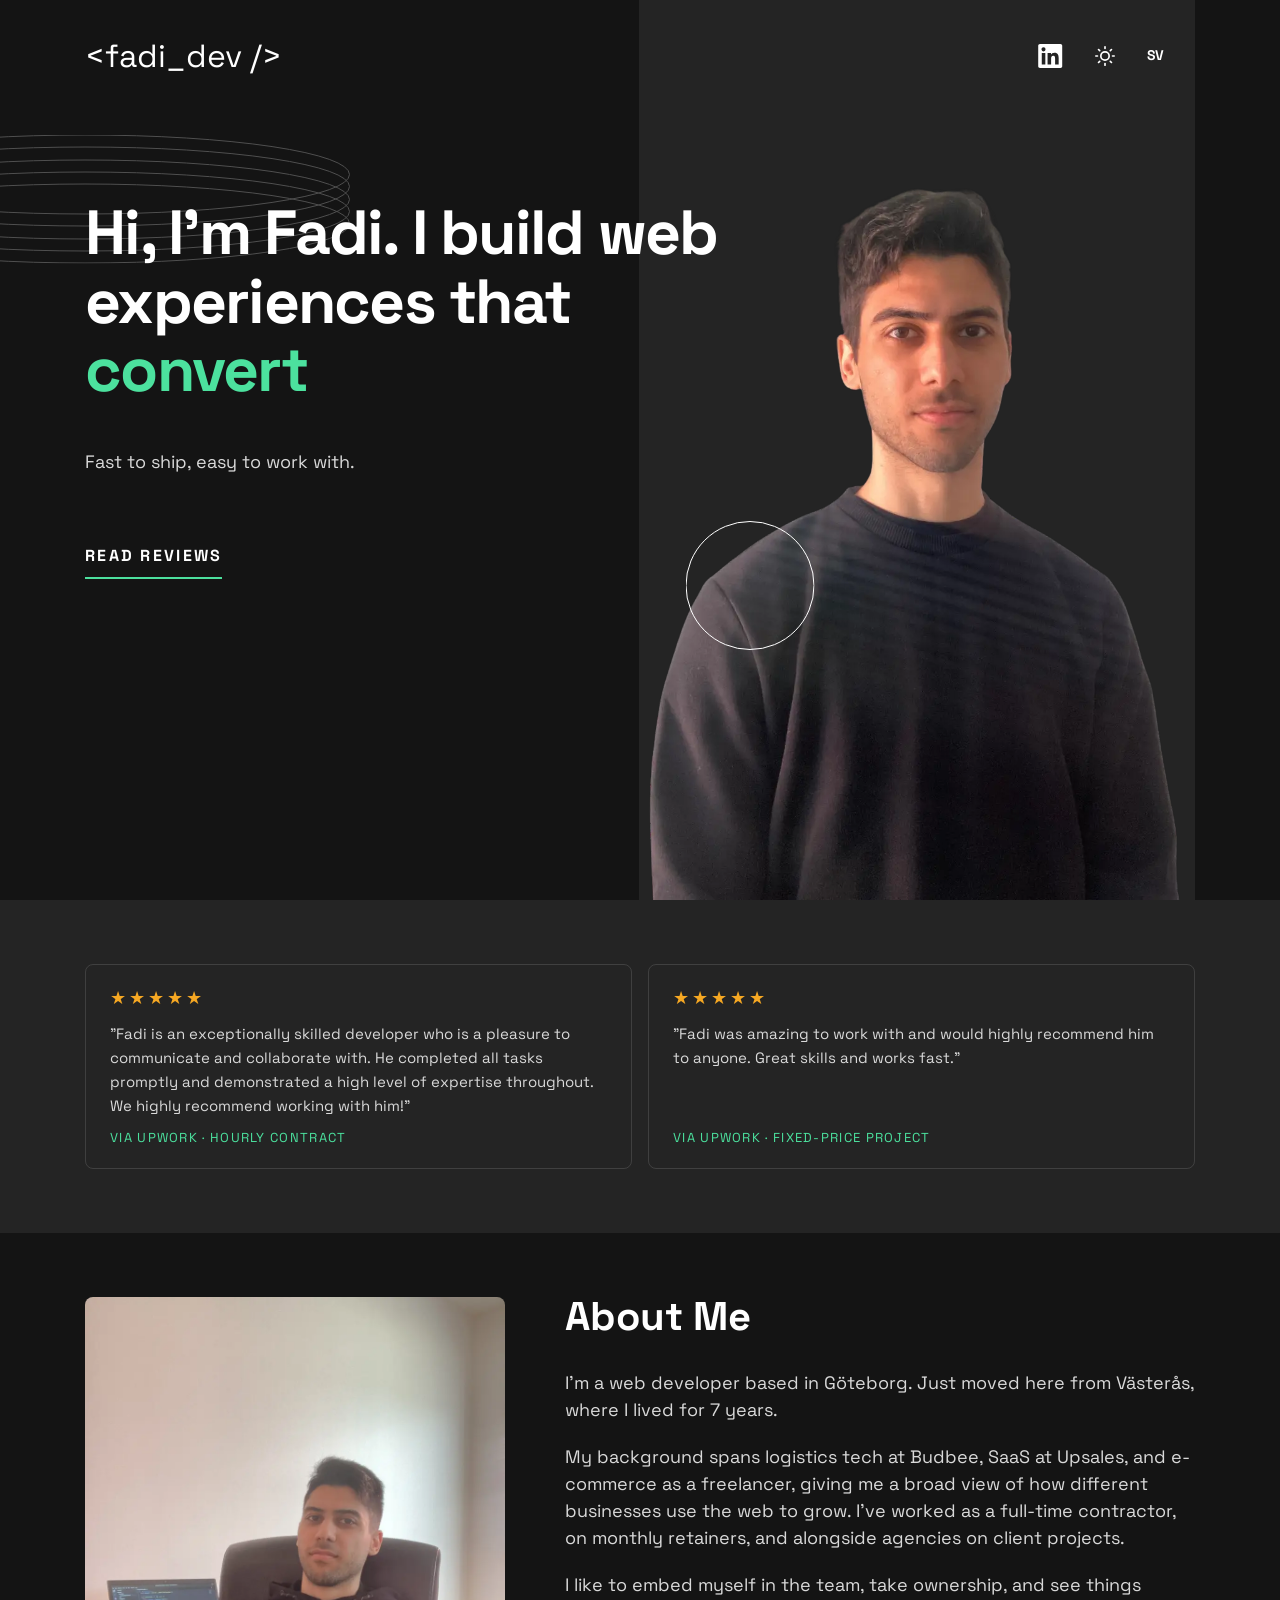
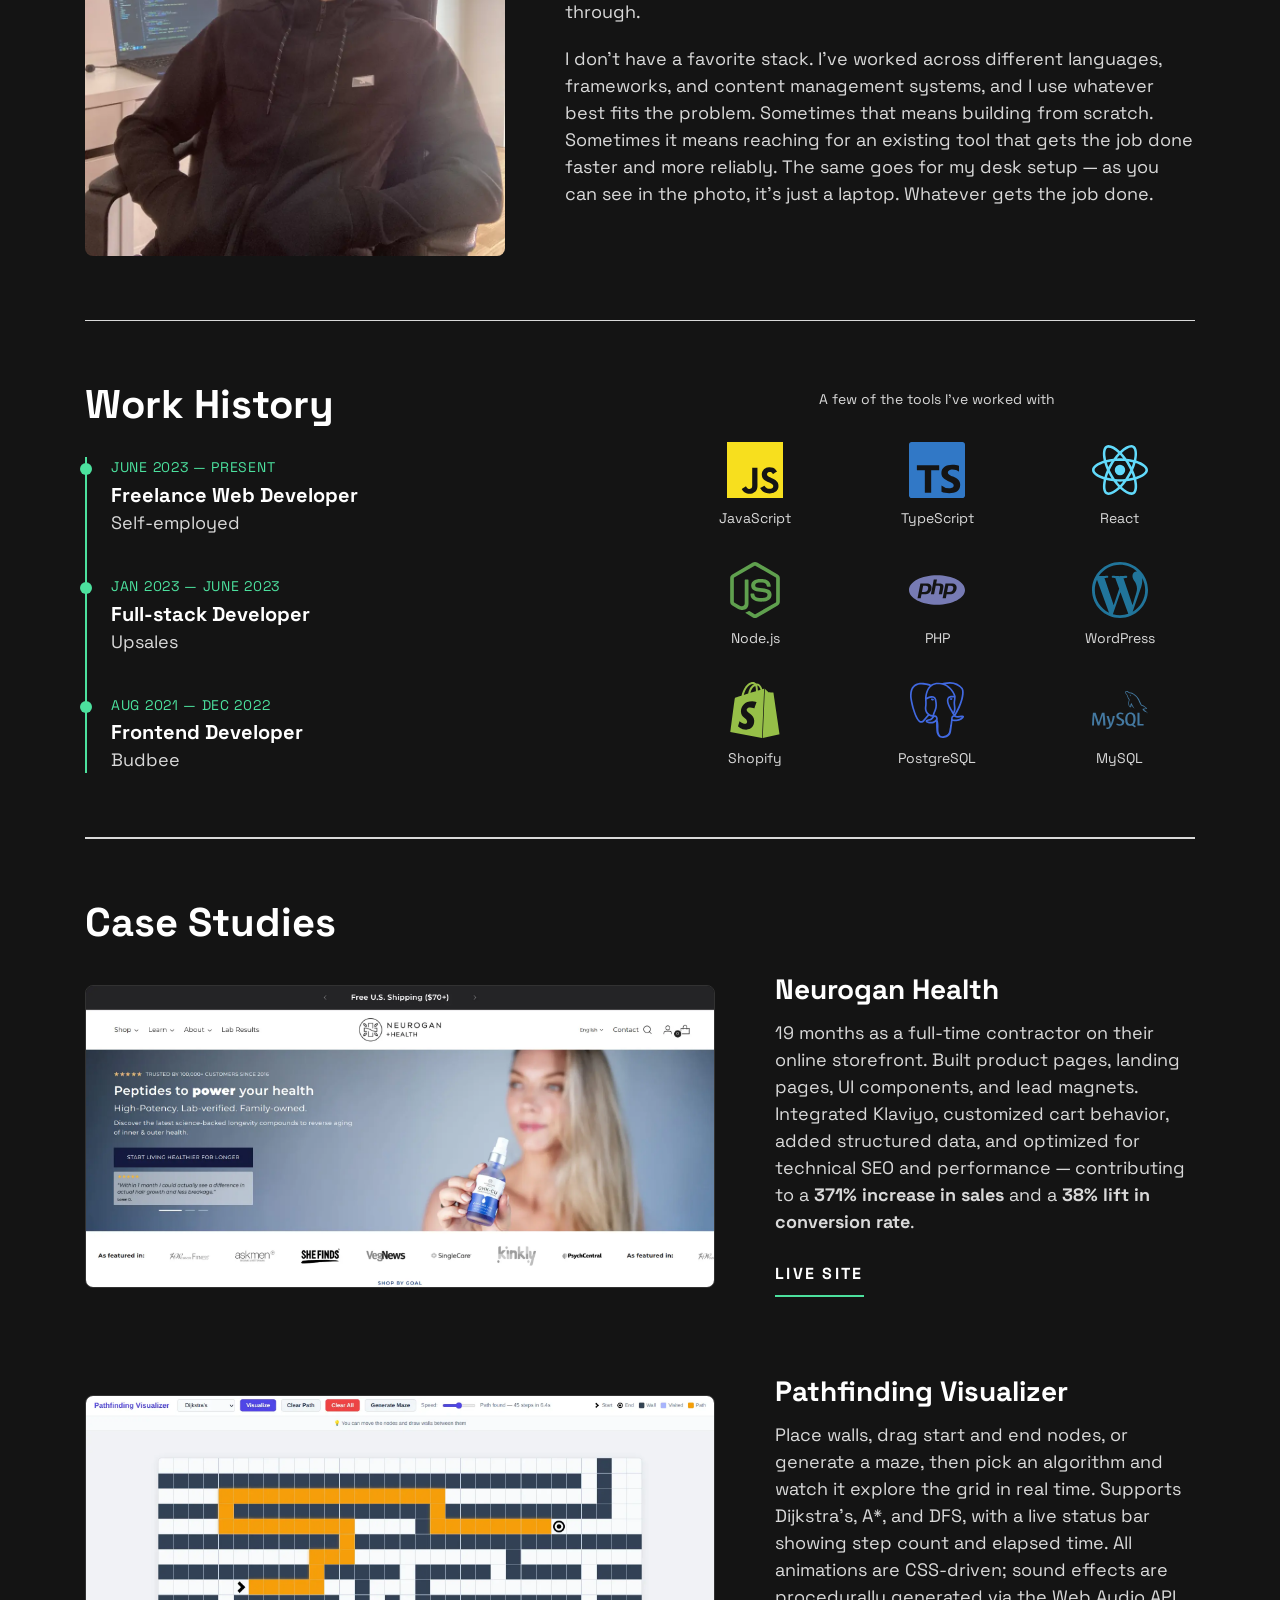
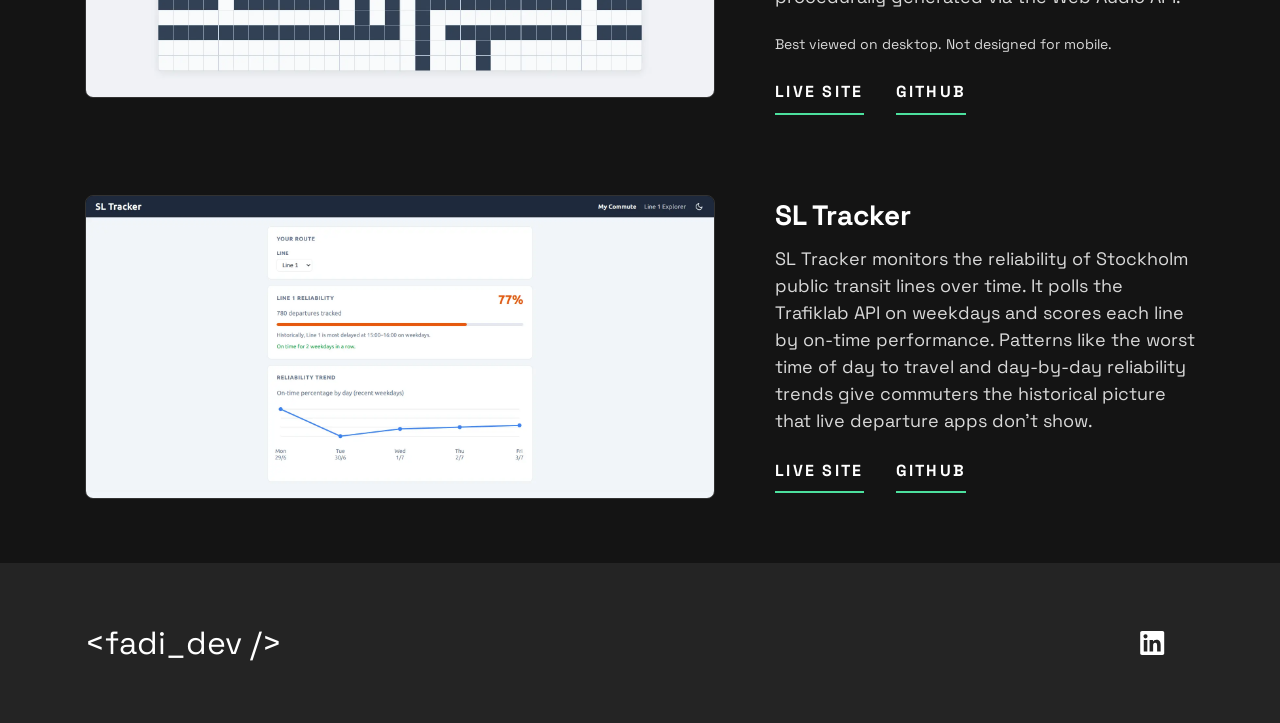
==== commit cc1306bf: "update hreflang urls to custom domain" ====
--- a/index.html
+++ b/index.html
@@ -13,6 +13,9 @@
     <link rel="icon" type="image/png" sizes="16x16" href="./assets/favicon-16x16.png">
     <link rel="icon" type="image/png" sizes="32x32" href="./assets/favicon-32x32.png">
     <link rel="stylesheet" href="./style.css">
+    <link rel="alternate" hreflang="en" href="https://fadiyousif.dev/">
+    <link rel="alternate" hreflang="sv" href="https://fadiyousif.dev/sv/">
+    <link rel="alternate" hreflang="x-default" href="https://fadiyousif.dev/">
     <title>Fadi Yousif</title>
     <script>(function(){var t=localStorage.getItem('theme')||'dark';document.documentElement.setAttribute('data-theme',t);})();</script>
   </head>
@@ -58,6 +61,7 @@
               <path d="M21 12.79A9 9 0 1 1 11.21 3 7 7 0 0 0 21 12.79z"/>
             </svg>
           </button>
+          <a href="sv/index.html" class="lang-switch" aria-label="Svensk version">SV</a>
         </nav>
       </div>
     </header>
--- a/style.css
+++ b/style.css
@@ -11,7 +11,7 @@
   --border-subtle: hsla(0, 0%, 85%, 0.15);
   --fs-18: 1.125rem;
   --fs-sm: 0.875rem;
-  --fs-section-headline: 2.5rem;
+  --fs-section-headline: clamp(1.75rem, 4vw, 2.5rem);
   --radius: 8px;
   --container: 69.375rem;
   --transition: 250ms ease-in-out;
@@ -94,7 +94,7 @@
 }
 
 .header-xl {
-  font-size: clamp(2rem, 6vw, 3.9rem);
+  font-size: clamp(2.5rem, 6vw, 3.9rem);
   letter-spacing: -0.028em;
   line-height: 1.1;
 }
@@ -251,6 +251,19 @@
   fill: var(--accent);
 }
 
+.lang-switch {
+  color: var(--text1);
+  text-decoration: none;
+  font-weight: 700;
+  font-size: 0.875rem;
+  letter-spacing: 0.05em;
+  transition: color var(--transition);
+}
+
+.lang-switch:hover {
+  color: var(--accent);
+}
+
 @media (min-width: 37.5em) {
   .header {
     margin-block-start: 30px;
@@ -502,10 +515,6 @@
     margin-block-end: 43px;
   }
 
-  .hero__headline > br {
-    display: none;
-  }
-
   .hero__description {
     width: 38ch;
     margin-block-end: 66px;
@@ -591,6 +600,7 @@
 .timeline__headline {
   font-size: var(--fs-section-headline);
   margin-block-end: 32px;
+  overflow-wrap: anywhere;
 }
 
 .tech-stack__label {
@@ -682,13 +692,7 @@
 }
 
 .case-study__item + .case-study__item {
-  margin-block-start: 48px;
-}
-
-@media (min-width: 37.5em) {
-  .case-study__item + .case-study__item {
-    margin-block-start: 64px;
-  }
+  margin-block-start: 64px;
 }
 
 @media (min-width: 62.5em) {
@@ -701,13 +705,14 @@
   .case-study__item {
     grid-template-columns: 3fr 2fr;
     gap: 60px;
-    align-items: stretch;
+    align-items: center;
   }
 }
 
 .case-study__image {
   width: 100%;
-  height: 100%;
+  aspect-ratio: 1920 / 924;
+  height: auto;
   object-fit: cover;
   border-radius: var(--radius);
   border: 1px solid var(--border-subtle);
@@ -719,7 +724,7 @@
 }
 
 .case-study__name {
-  font-size: 1.75rem;
+  font-size: clamp(1.5rem, 3vw, 1.75rem);
   margin-block-end: 16px;
 }
 
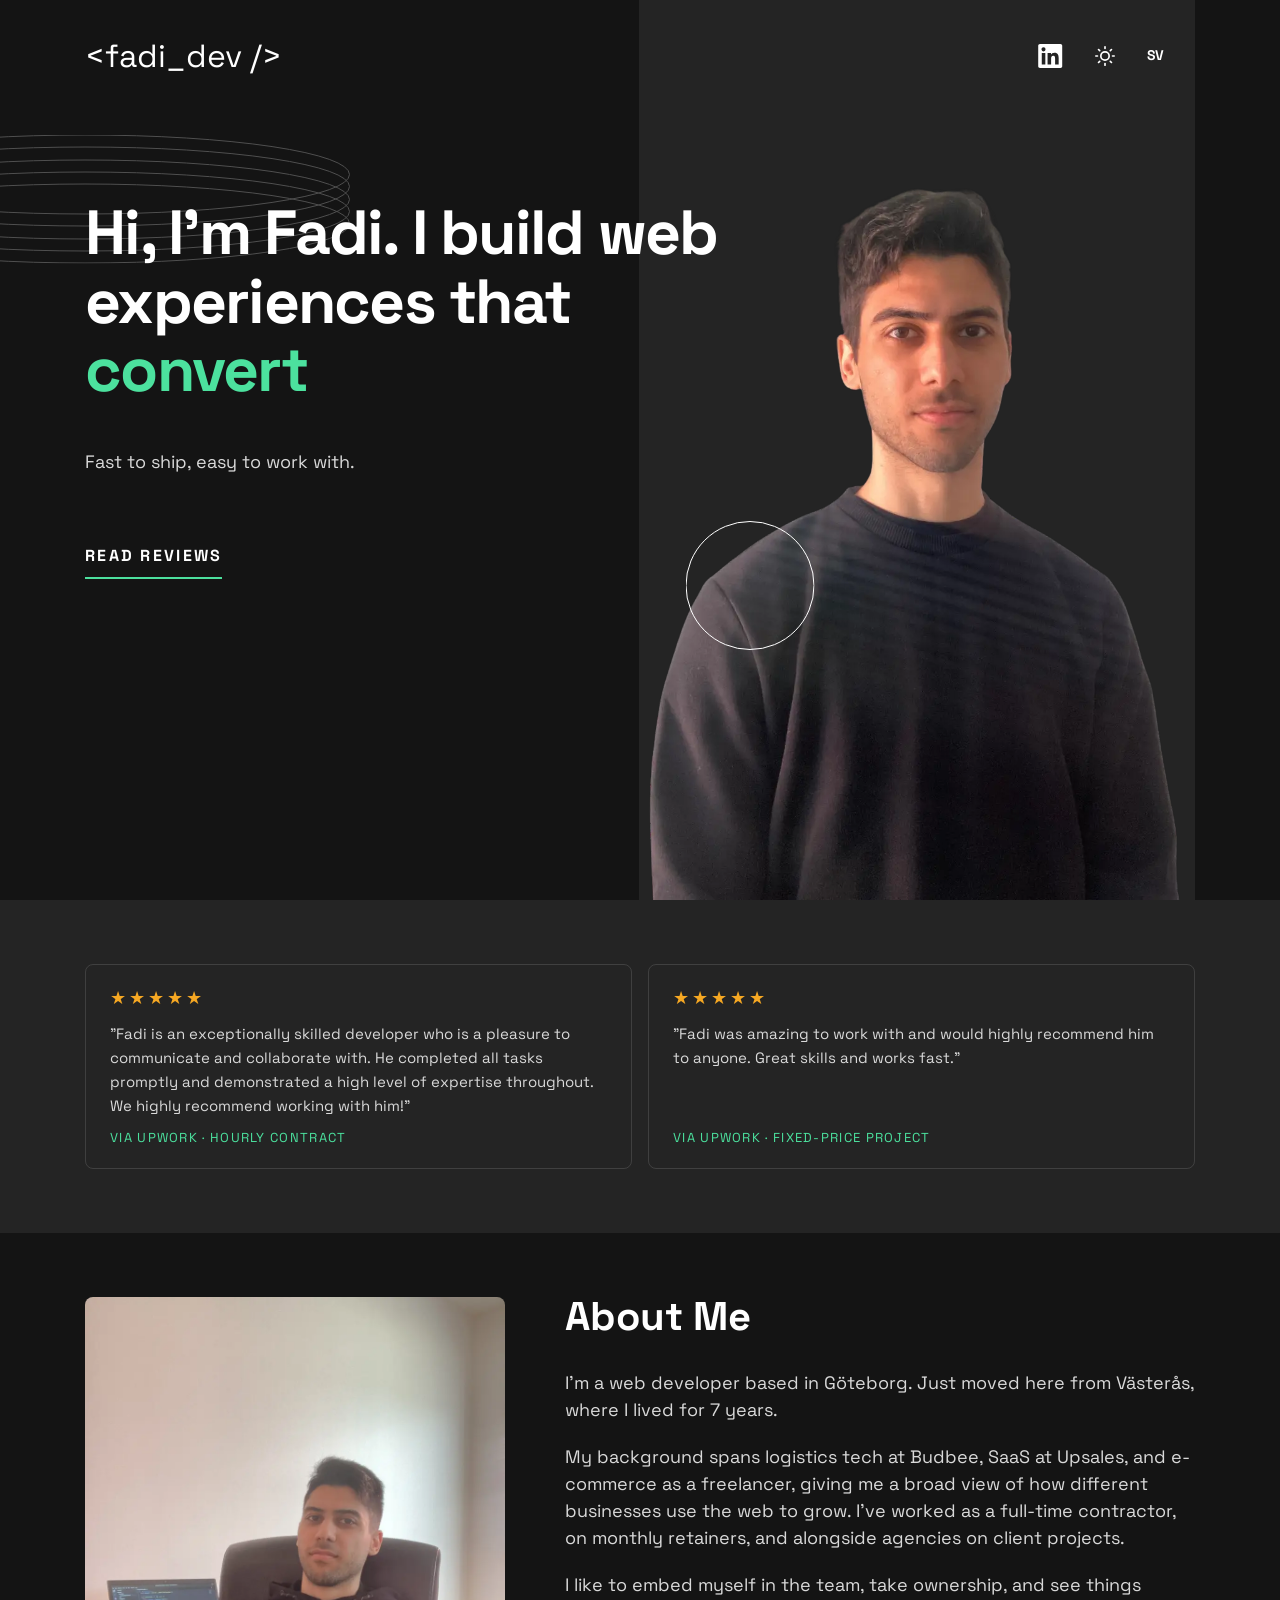
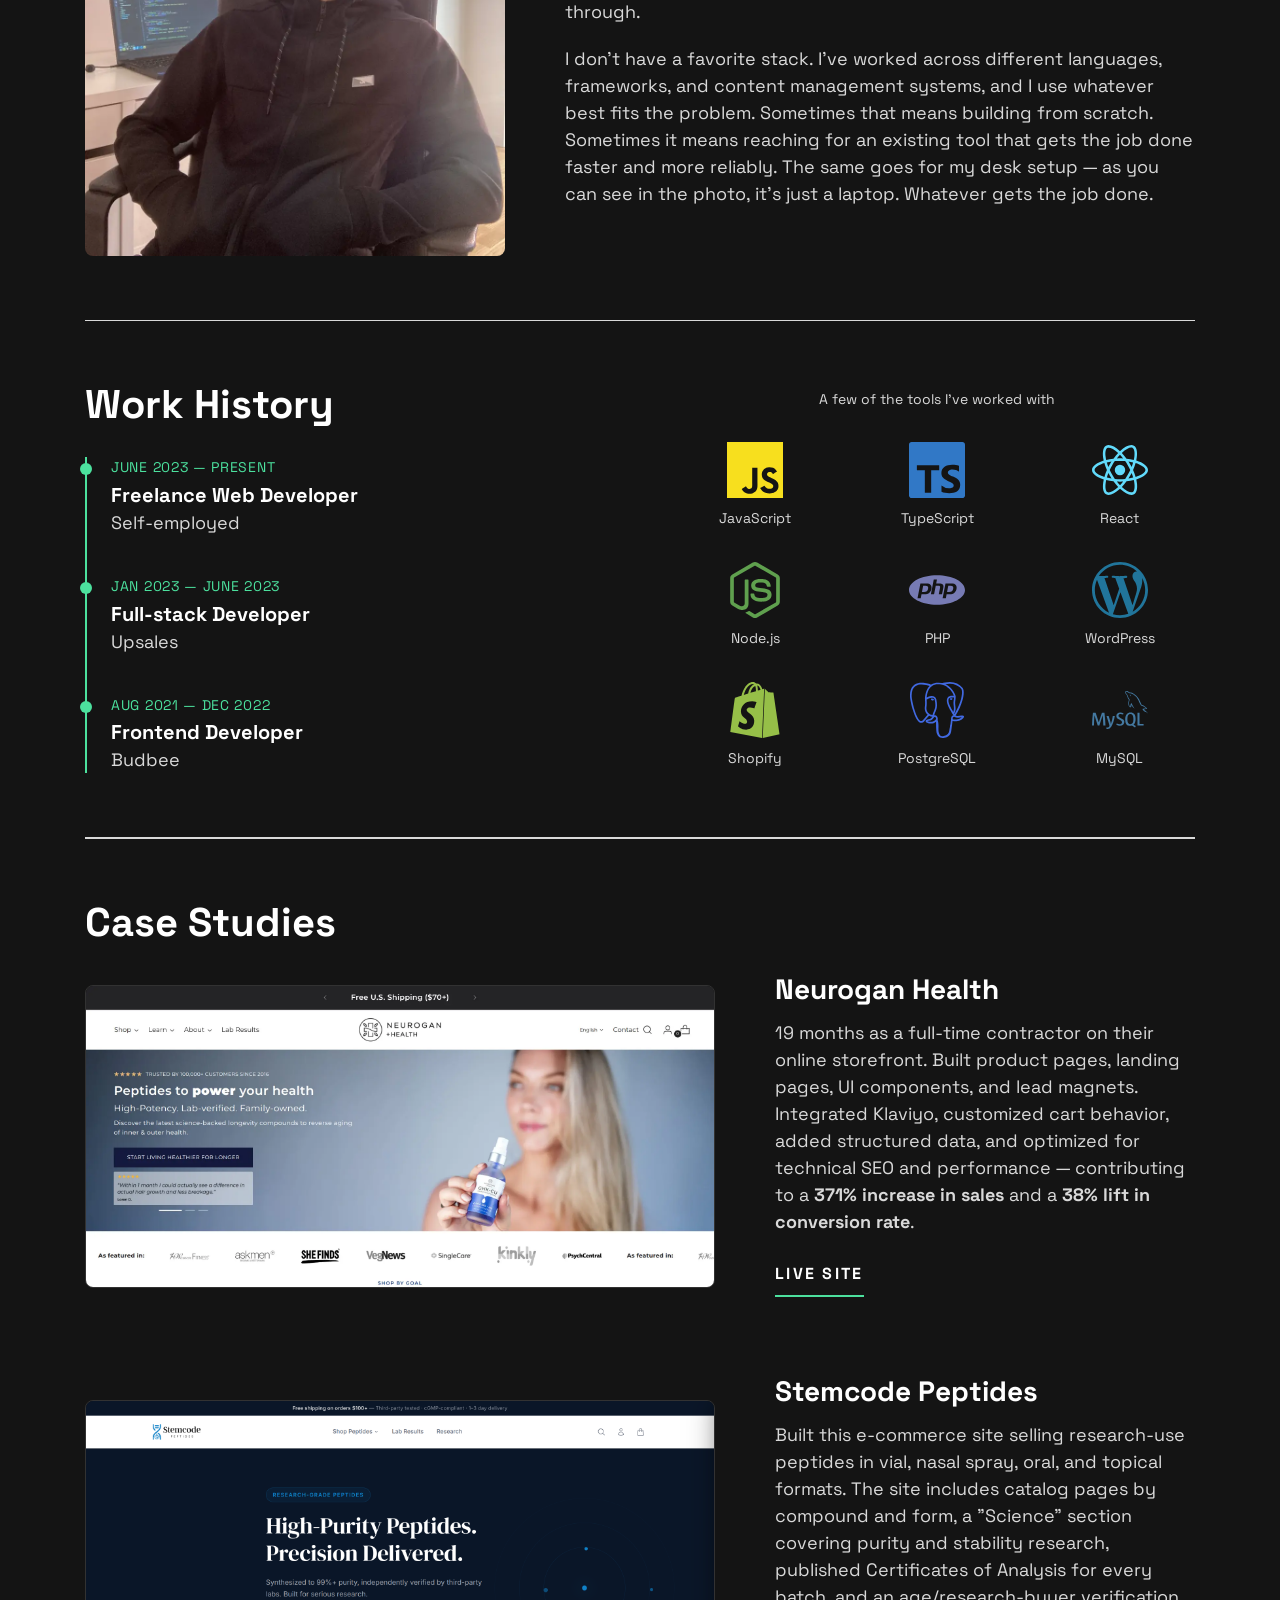
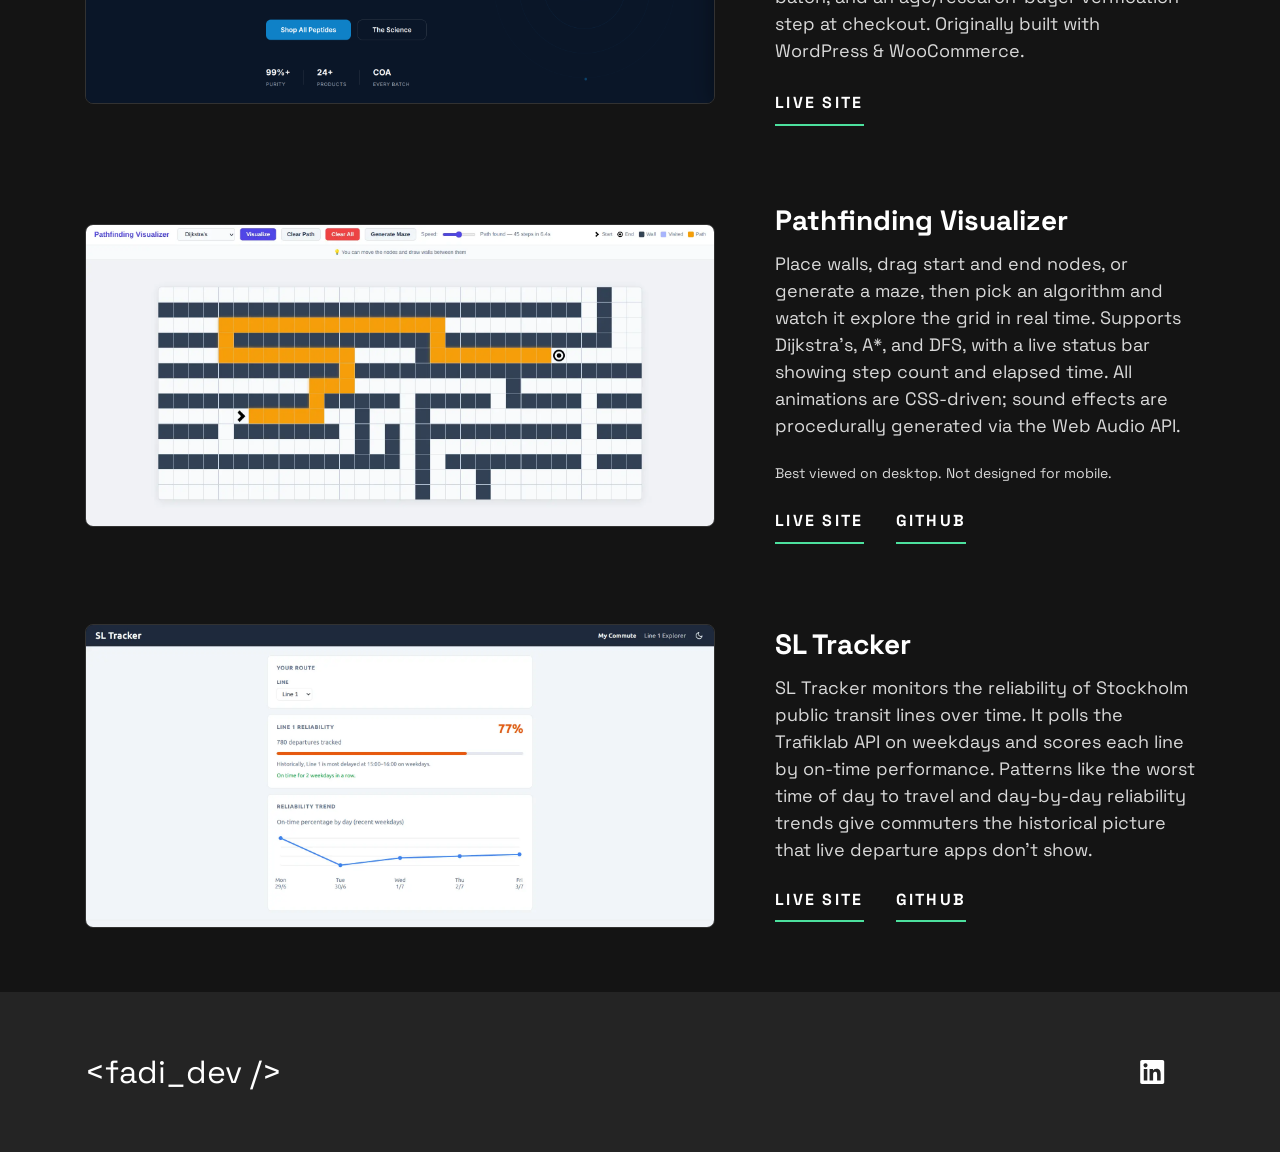
==== commit 6e8ddc0c: "add Stemcode Peptides case study" ====
--- a/index.html
+++ b/index.html
@@ -260,6 +260,24 @@
           </div>
         </div>
         <div class="case-study__item">
+          <img
+            class="case-study__image"
+            src="./assets/stemcode-peptides.png"
+            alt="Stemcode Peptides storefront"
+            width="1920"
+            height="924"
+            draggable="false"
+            loading="lazy"
+          />
+          <div class="case-study__info">
+            <h3 class="case-study__name">Stemcode Peptides</h3>
+            <p class="case-study__description">
+              Built this e-commerce site selling research-use peptides in vial, nasal spray, oral, and topical formats. The site includes catalog pages by compound and form, a "Science" section covering purity and stability research, published Certificates of Analysis for every batch, and an age/research-buyer verification step at checkout. Originally built with WordPress & WooCommerce.
+            </p>
+            <a href="https://stemcodepeptides.com/" target="_blank" class="underline">Live Site</a>
+          </div>
+        </div>
+        <div class="case-study__item">
           <picture>
             <source srcset="./assets/pathfinding-visualizer.webp" type="image/webp">
             <img
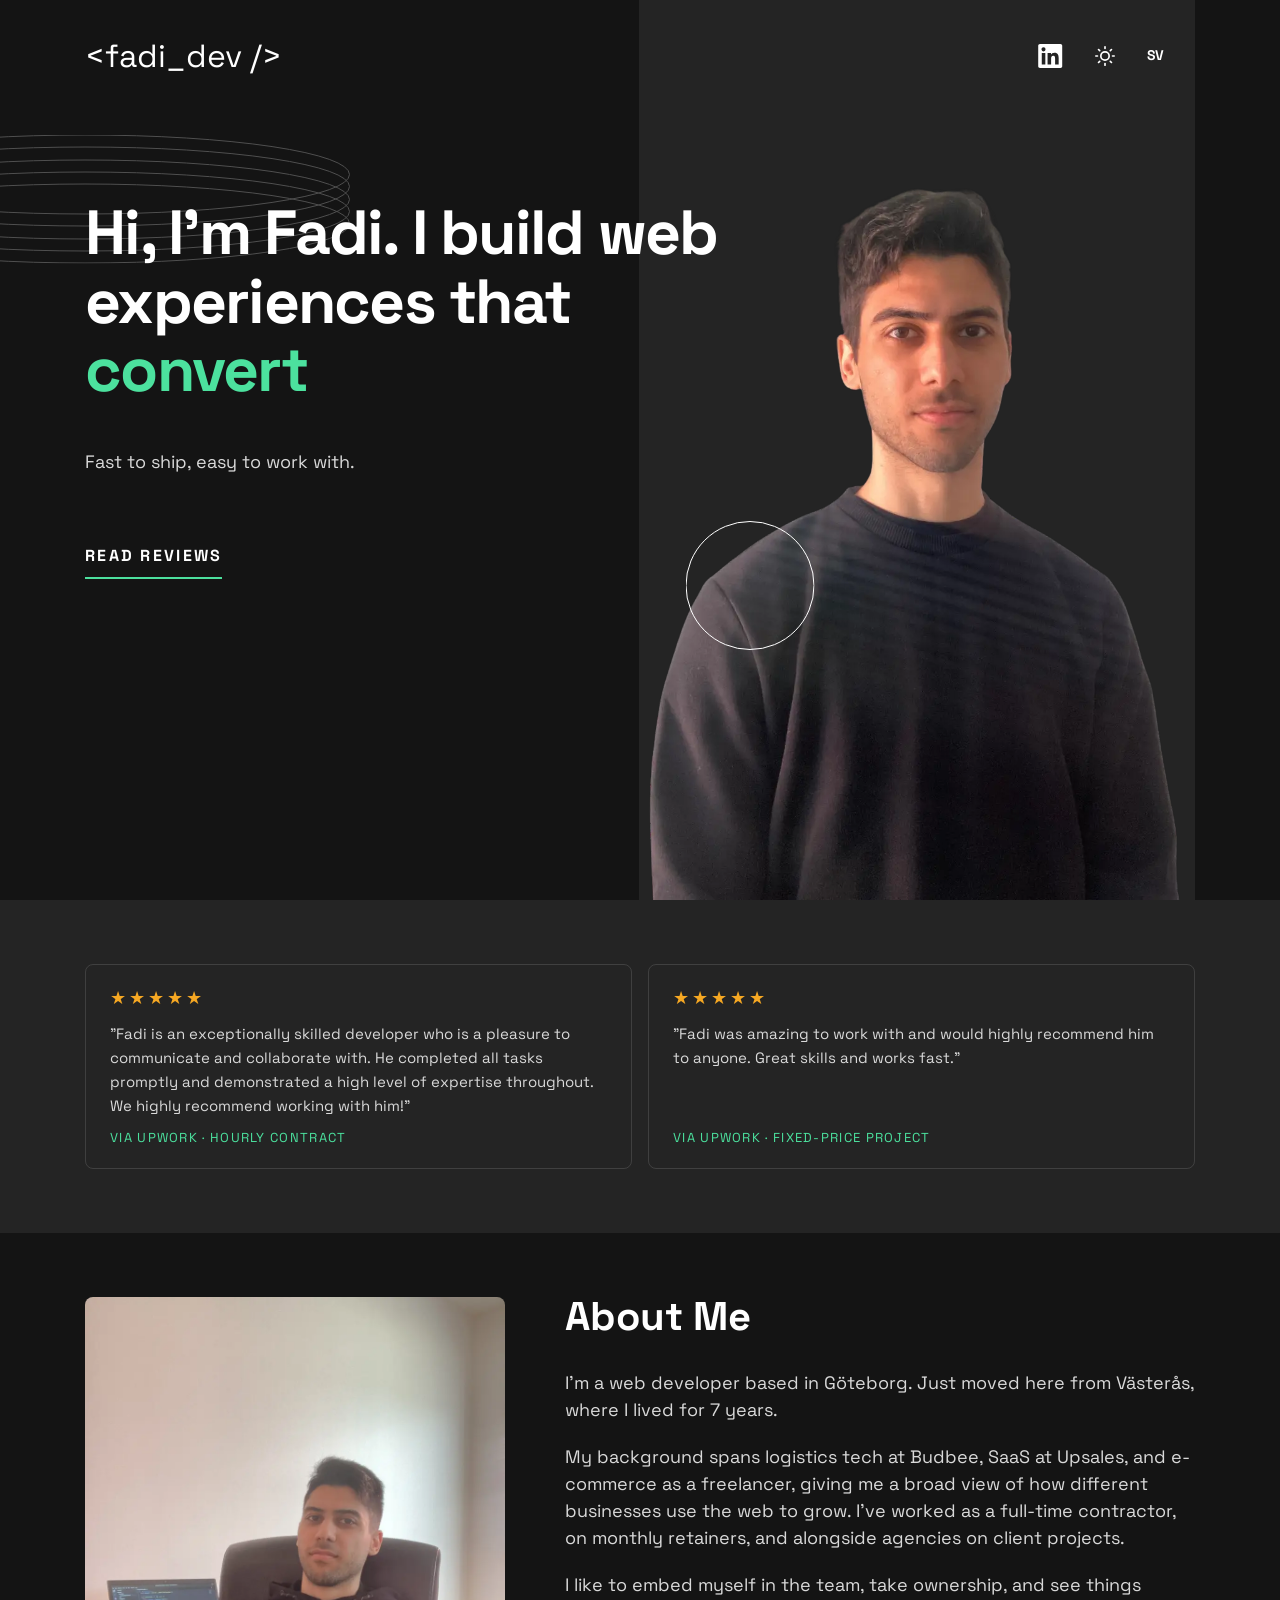
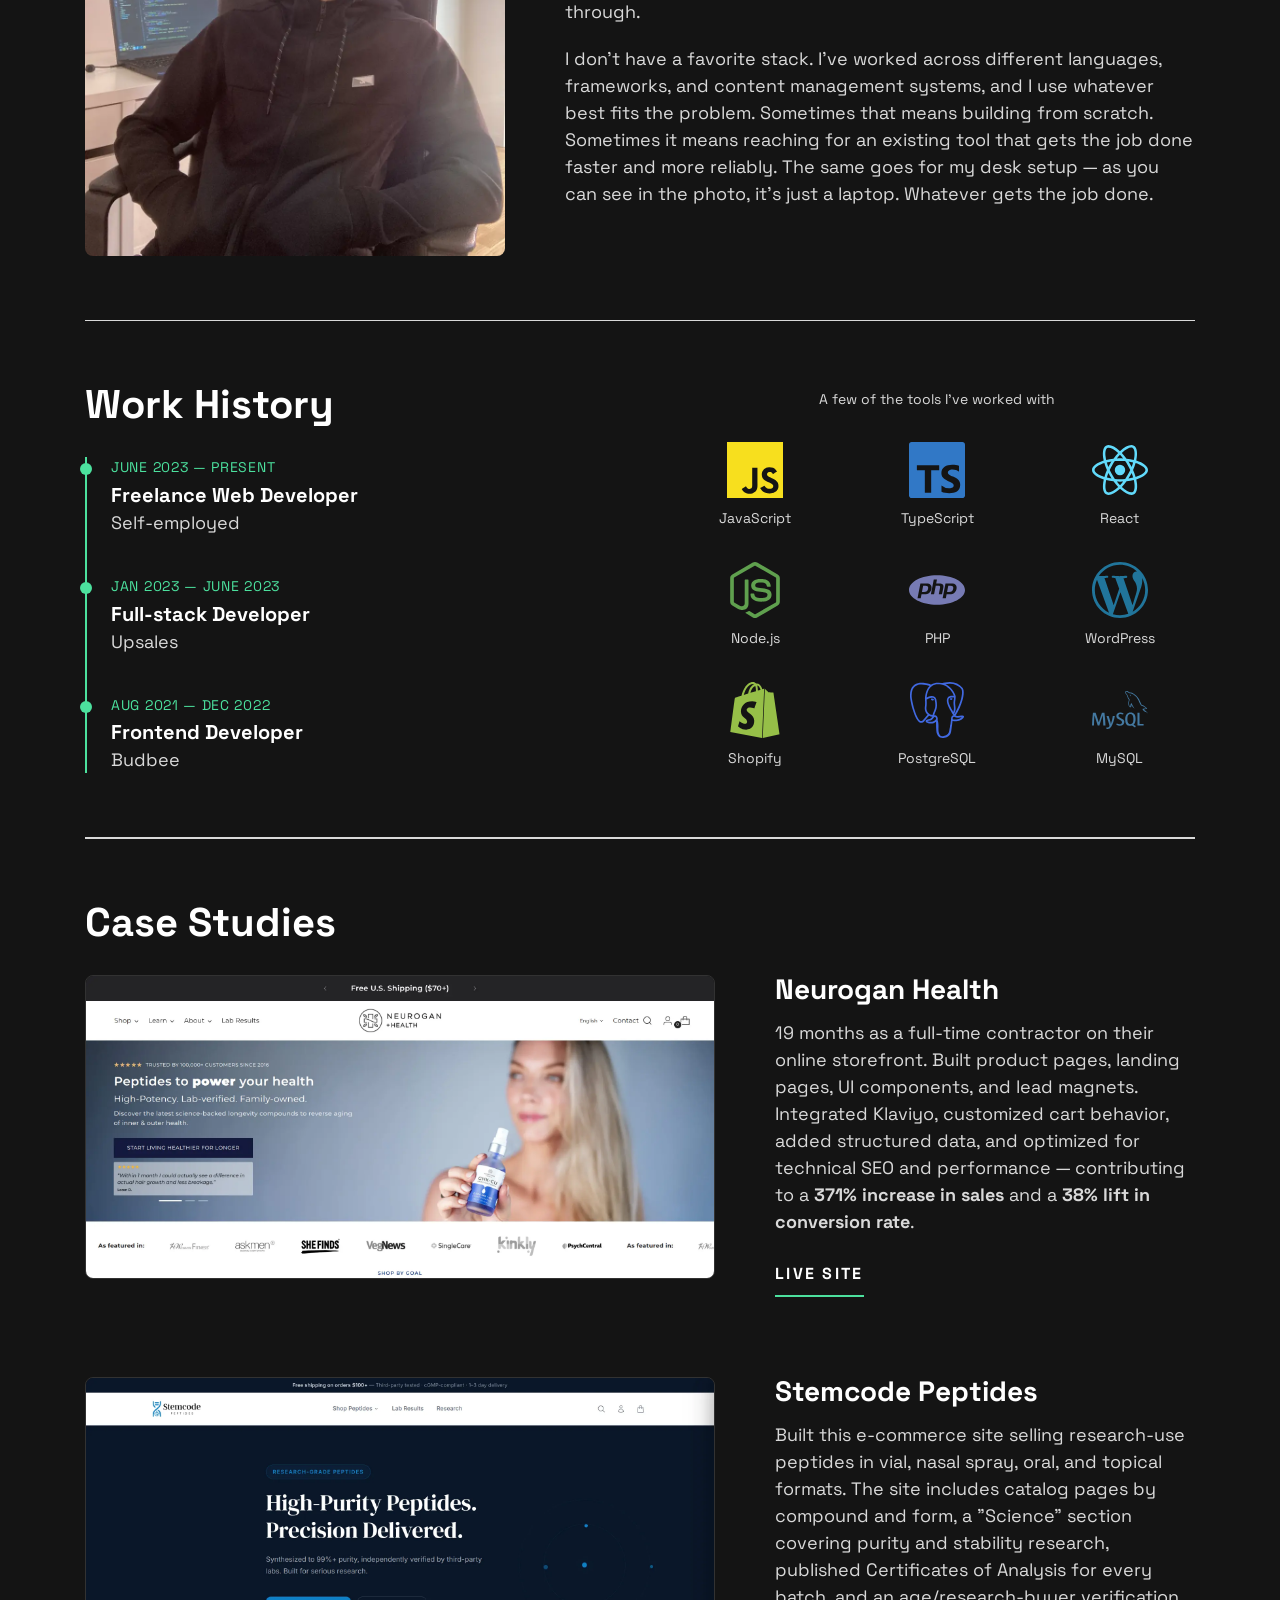
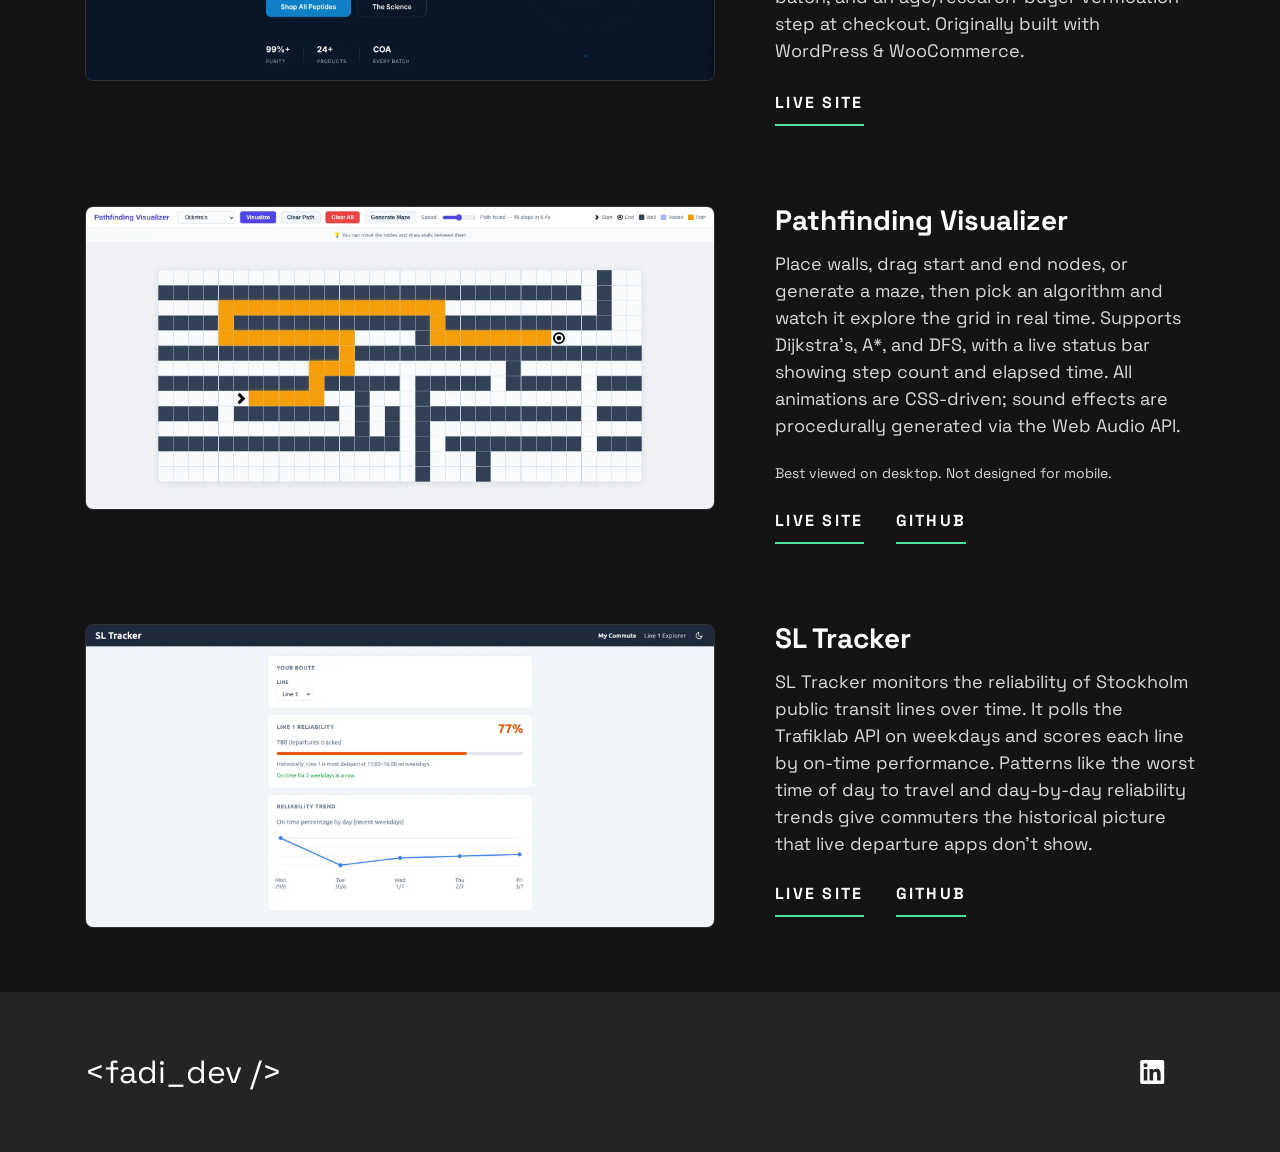
==== commit 44332308: "add webp version of Stemcode Peptides screenshot" ====
--- a/index.html
+++ b/index.html
@@ -260,15 +260,18 @@
           </div>
         </div>
         <div class="case-study__item">
-          <img
-            class="case-study__image"
-            src="./assets/stemcode-peptides.png"
-            alt="Stemcode Peptides storefront"
-            width="1920"
-            height="924"
-            draggable="false"
-            loading="lazy"
-          />
+          <picture>
+            <source srcset="./assets/stemcode-peptides.webp" type="image/webp">
+            <img
+              class="case-study__image"
+              src="./assets/stemcode-peptides.png"
+              alt="Stemcode Peptides storefront"
+              width="1920"
+              height="924"
+              draggable="false"
+              loading="lazy"
+            />
+          </picture>
           <div class="case-study__info">
             <h3 class="case-study__name">Stemcode Peptides</h3>
             <p class="case-study__description">
--- a/style.css
+++ b/style.css
@@ -705,7 +705,7 @@
   .case-study__item {
     grid-template-columns: 3fr 2fr;
     gap: 60px;
-    align-items: center;
+    align-items: start;
   }
 }
 
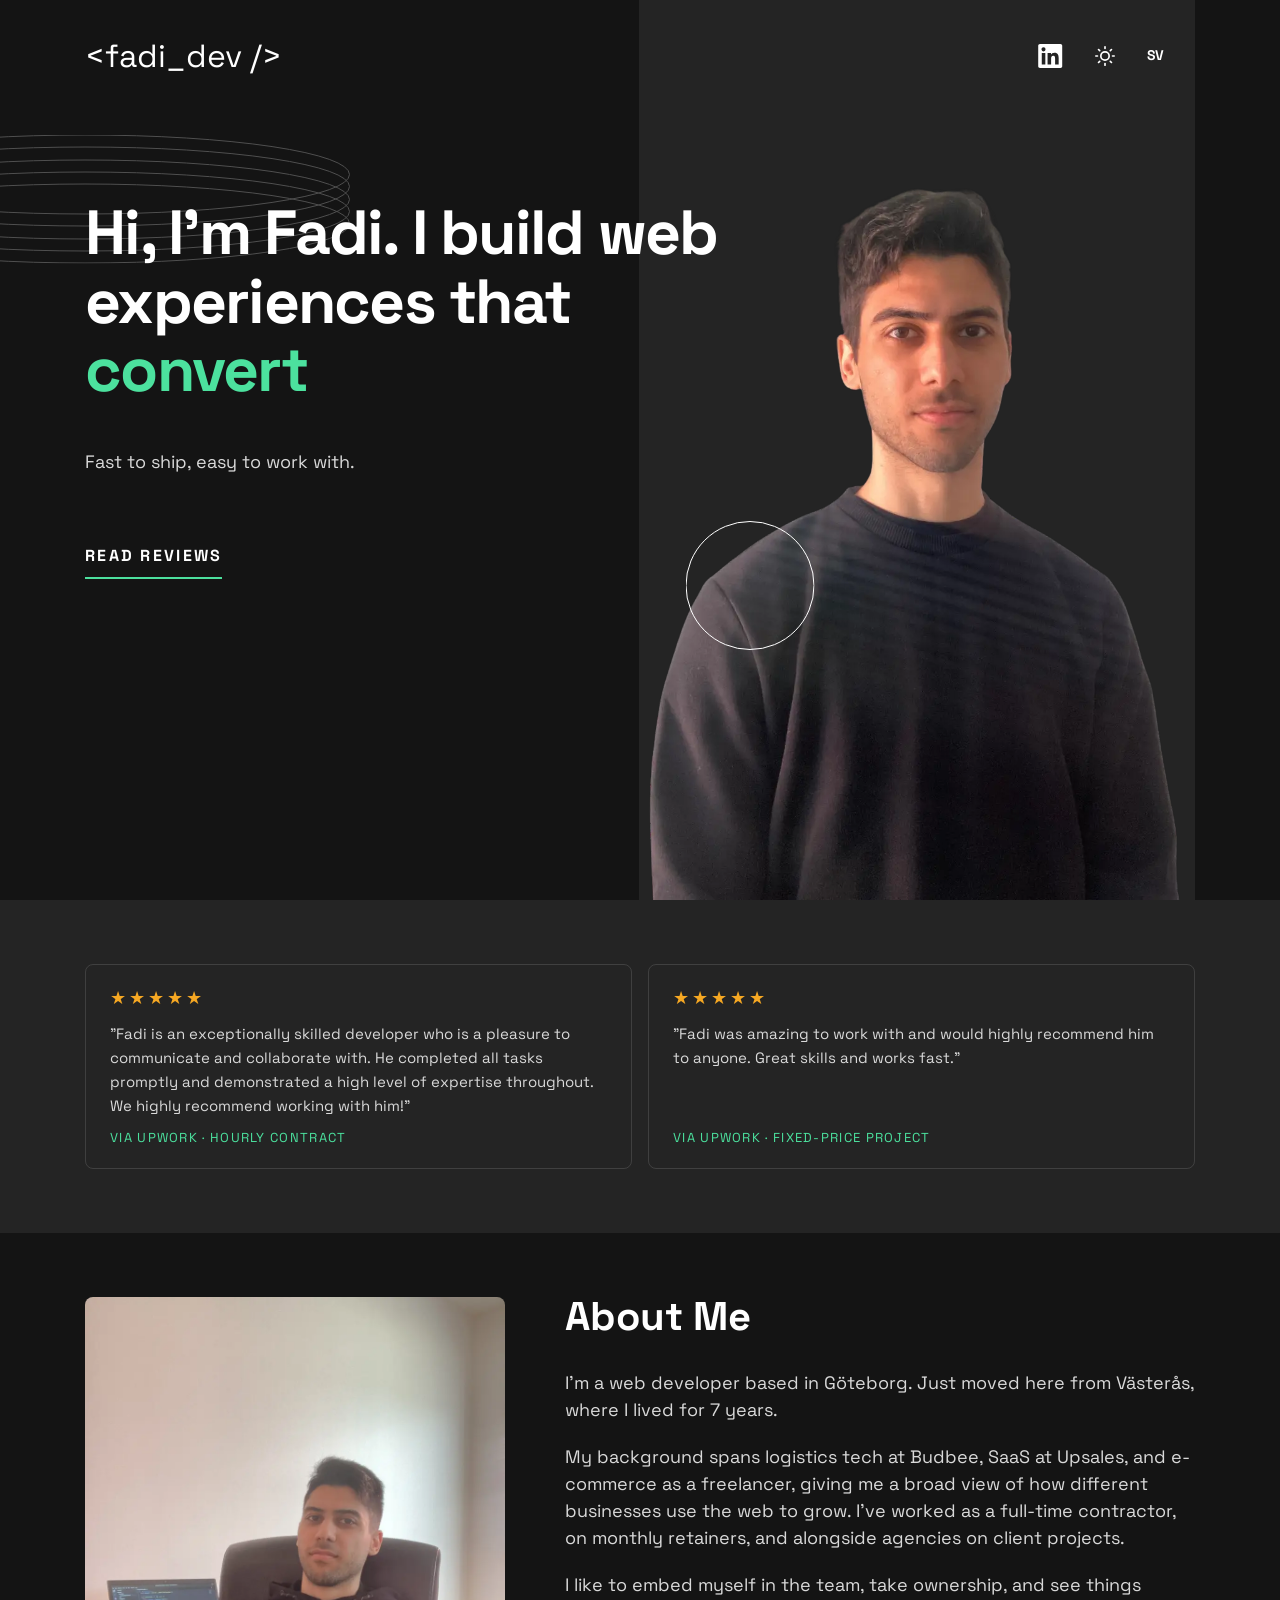
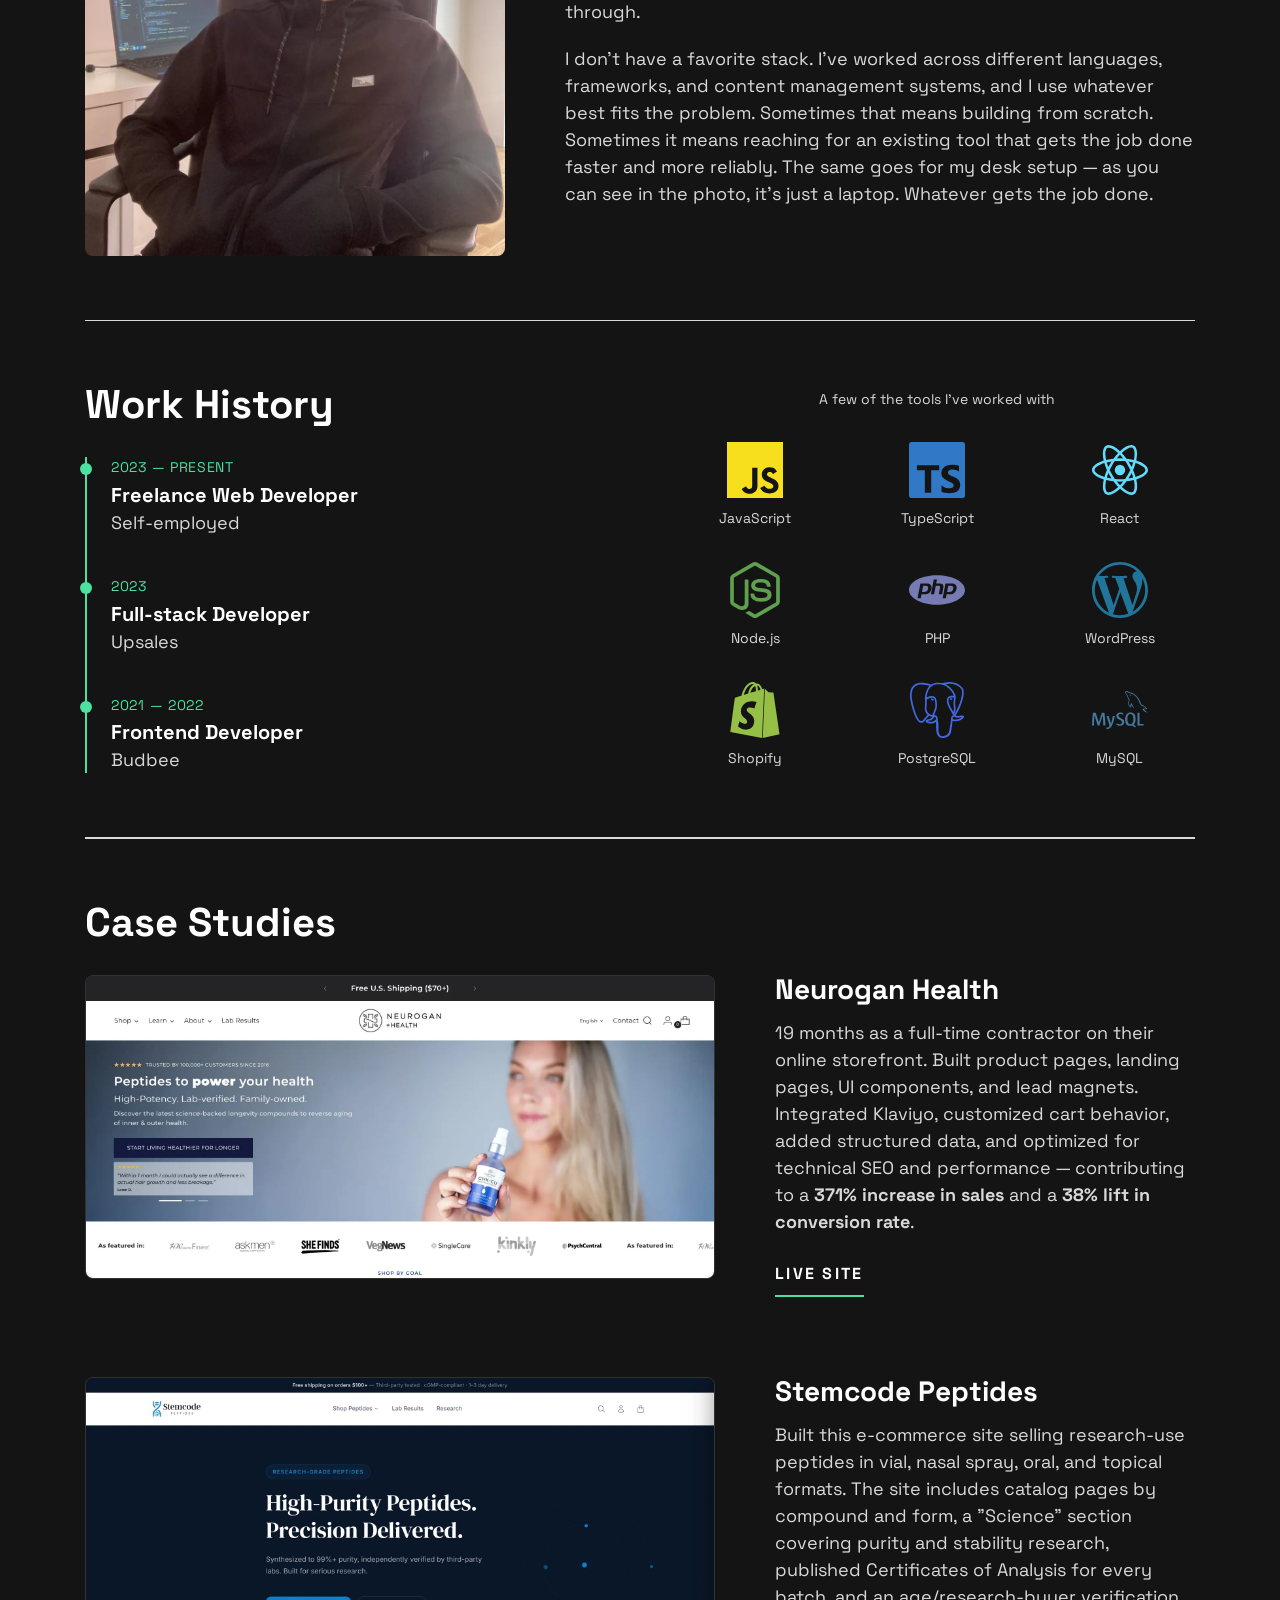
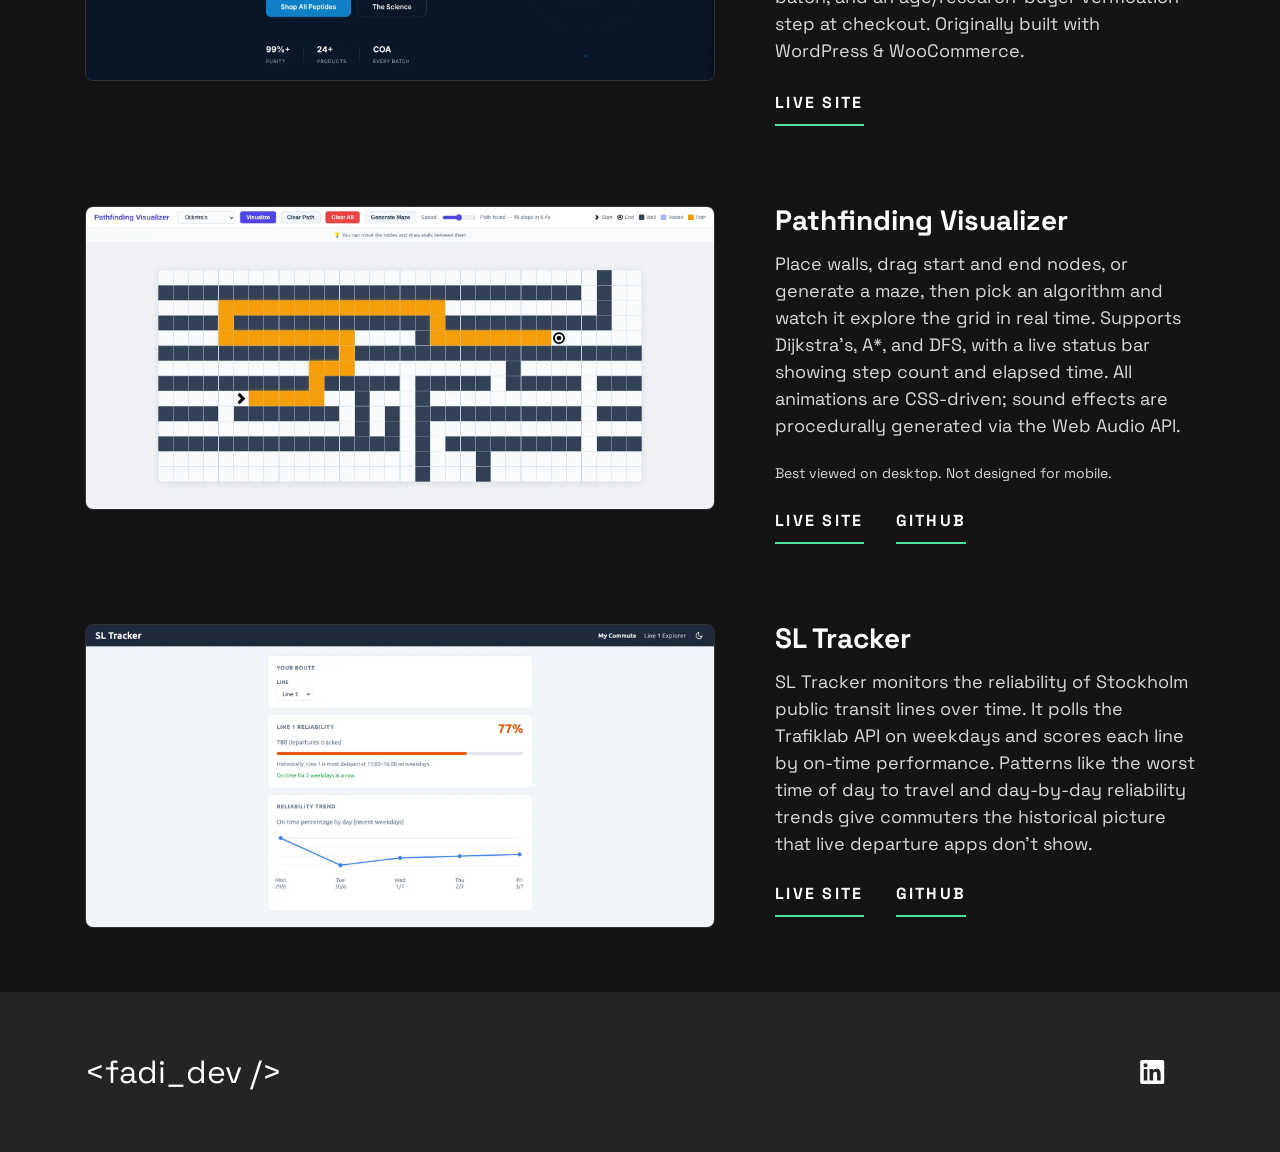
==== commit 0ebf9b0a: "update timeline" ====
--- a/index.html
+++ b/index.html
@@ -172,17 +172,17 @@
               <h2 class="timeline__headline">Work History</h2>
               <ol class="timeline__list">
                 <li class="timeline__item">
-                  <span class="timeline__date">June 2023 — Present</span>
+                  <span class="timeline__date">2023 — Present</span>
                   <h3 class="timeline__role">Freelance Web Developer</h3>
                   <p class="timeline__company">Self-employed</p>
                 </li>
                 <li class="timeline__item">
-                  <span class="timeline__date">Jan 2023 — June 2023</span>
+                  <span class="timeline__date">2023</span>
                   <h3 class="timeline__role">Full-stack Developer</h3>
                   <p class="timeline__company">Upsales</p>
                 </li>
                 <li class="timeline__item">
-                  <span class="timeline__date">Aug 2021 — Dec 2022</span>
+                  <span class="timeline__date">2021 — 2022</span>
                   <h3 class="timeline__role">Frontend Developer</h3>
                   <p class="timeline__company">Budbee</p>
                 </li>
